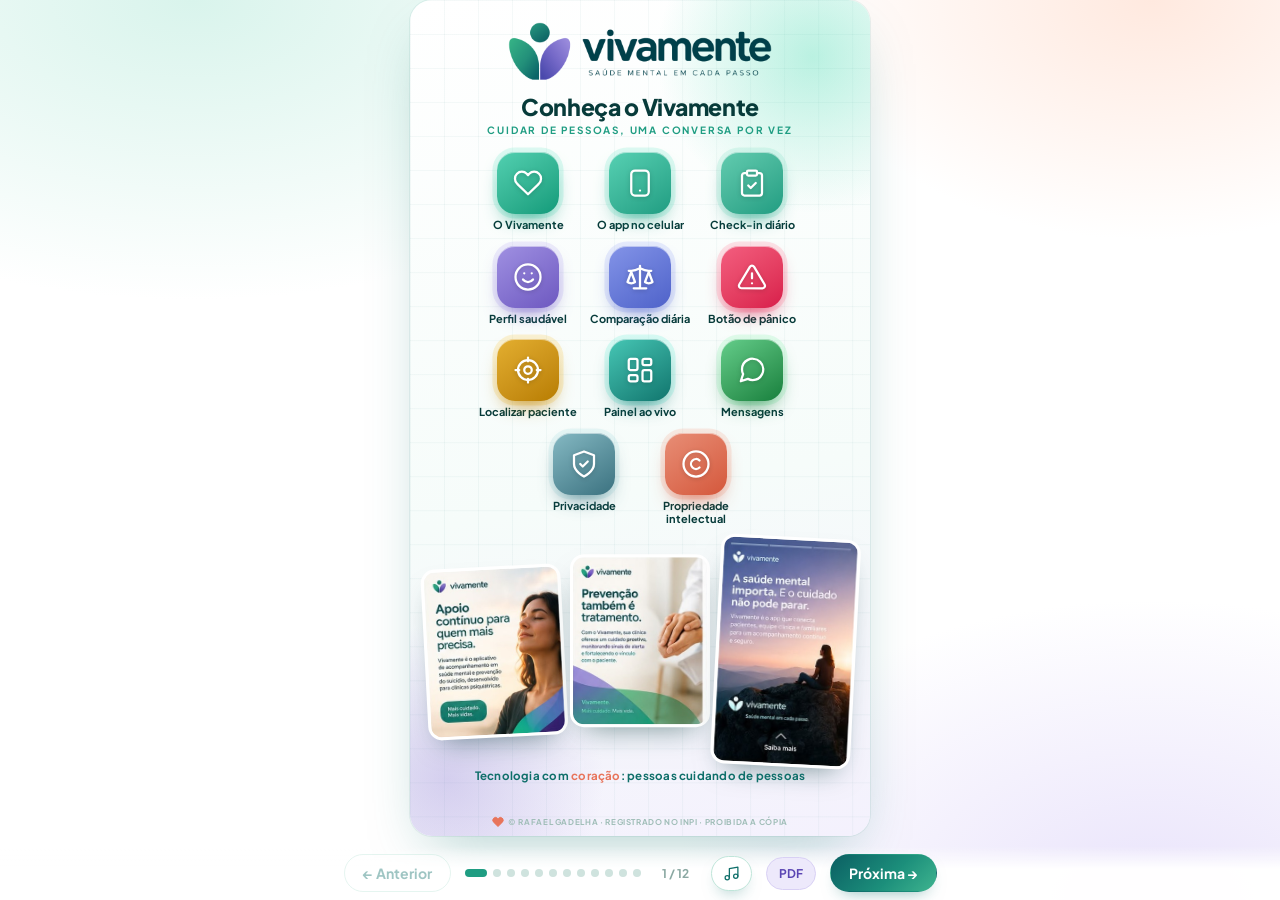
==== index.html @ 3b7b8148 "Páginas "O app no celular" e "Propriedade intelectual" (registro no INPI, proibida a cópia), tela se" ====
<!doctype html>
<html lang="pt-BR">
<head>
<meta charset="utf-8">
<meta name="viewport" content="width=device-width,initial-scale=1">
<title>Vivamente — Cartão de visita</title>
<meta name="description" content="Vivamente: saúde mental em cada passo. Conheça o app do paciente e a central da clínica.">
<meta name="theme-color" content="#ffffff">
<link rel="icon" href="assets/brand/vivamente-app-icon-192.png">
<link rel="apple-touch-icon" href="assets/brand/vivamente-app-icon-192.png">
<link rel="preconnect" href="https://fonts.googleapis.com">
<link rel="preconnect" href="https://fonts.gstatic.com" crossorigin>
<link href="https://fonts.googleapis.com/css2?family=Inter:wght@400;500;600;700&family=Plus+Jakarta+Sans:wght@500;600;700;800&display=swap" rel="stylesheet">
<link rel="stylesheet" href="css/style.css">
</head>
<body>

<!-- ============ MENU ============ -->
<section class="page home" id="home" data-titulo="Menu">
  <div class="glow" style="background:radial-gradient(circle,#34d6a855,transparent 65%)"></div>
  <div class="glow l" style="background:radial-gradient(circle,#7b66c944,transparent 65%)"></div>
  <div class="brand-top"><img class="logo-home" src="assets/brand/vivamente-logo-tagline.png" alt="Vivamente — saúde mental em cada passo"></div>
  <h1>Conheça o Vivamente</h1>
  <div class="sub">Cuidar de pessoas, uma conversa por vez</div>
  <div class="grid">
    <a class="tile" href="#sobre"><span class="tile-ico" style="--c1:#6ee7c8;--c2:#0f9b7a"><svg viewBox="0 0 24 24"><use href="#i-heart"/></svg></span><span class="tile-lb">O Vivamente</span></a>
    <a class="tile" href="#app"><span class="tile-ico" style="--c1:#6ee7c8;--c2:#1f9d82"><svg viewBox="0 0 24 24"><use href="#i-phone"/></svg></span><span class="tile-lb">O app no celular</span></a>
    <a class="tile" href="#checkin"><span class="tile-ico" style="--c1:#7ee0c3;--c2:#1f9d82"><svg viewBox="0 0 24 24"><use href="#i-check"/></svg></span><span class="tile-lb">Check-in diário</span></a>
    <a class="tile" href="#perfil"><span class="tile-ico" style="--c1:#b5a8f0;--c2:#6e58c0"><svg viewBox="0 0 24 24"><use href="#i-smile"/></svg></span><span class="tile-lb">Perfil saudável</span></a>
    <a class="tile" href="#comparacao"><span class="tile-ico" style="--c1:#9aa9f5;--c2:#4f62c9"><svg viewBox="0 0 24 24"><use href="#i-scale"/></svg></span><span class="tile-lb">Comparação diária</span></a>
    <a class="tile" href="#panico"><span class="tile-ico" style="--c1:#ff7a96;--c2:#d81b4a"><svg viewBox="0 0 24 24"><use href="#i-alert"/></svg></span><span class="tile-lb">Botão de pânico</span></a>
    <a class="tile" href="#localizar"><span class="tile-ico" style="--c1:#f6c443;--c2:#b87d00"><svg viewBox="0 0 24 24"><use href="#i-target"/></svg></span><span class="tile-lb">Localizar paciente</span></a>
    <a class="tile" href="#painel"><span class="tile-ico" style="--c1:#5eead4;--c2:#0f766e"><svg viewBox="0 0 24 24"><use href="#i-dash"/></svg></span><span class="tile-lb">Painel ao vivo</span></a>
    <a class="tile" href="#mensagens"><span class="tile-ico" style="--c1:#86efac;--c2:#15803d"><svg viewBox="0 0 24 24"><use href="#i-chat"/></svg></span><span class="tile-lb">Mensagens</span></a>
    <a class="tile" href="#privacidade"><span class="tile-ico" style="--c1:#a5d8e0;--c2:#3b7280"><svg viewBox="0 0 24 24"><use href="#i-shield"/></svg></span><span class="tile-lb">Privacidade</span></a>
      <a class="tile" href="#propriedade"><span class="tile-ico" style="--c1:#f0a58f;--c2:#d4573b"><svg viewBox="0 0 24 24"><use href="#i-copyright"/></svg></span><span class="tile-lb">Propriedade intelectual</span></a>
  </div>
  <div class="mural" aria-label="Pessoas cuidando de pessoas">
    <figure class="photo"><img src="assets/img/humano-apoio.jpg" alt="Apoio contínuo para quem mais precisa"></figure>
    <figure class="photo"><img src="assets/img/humano-prevencao.jpg" alt="Prevenção também é tratamento"></figure>
    <figure class="photo"><img src="assets/img/humano-saude-mental.jpg" alt="A saúde mental importa"></figure>
  </div>
  <p class="mural-cap">Tecnologia com <b>coração</b>: pessoas cuidando de pessoas</p>
  <footer class="pf"><svg viewBox="0 0 24 24"><use href="#i-heart"/></svg> © Rafael Gadelha · Registrado no INPI · Proibida a cópia</footer>
</section>

<!-- ============ 02 · O VIVAMENTE ============ -->
<section class="page" id="sobre" data-titulo="O Vivamente">
  <div class="glow" style="background:radial-gradient(circle,#34d6a855,transparent 65%)"></div>
  <img class="leaf" src="assets/brand/vivamente-mark-256.png" alt="" aria-hidden="true">
  <header class="ph"><a class="back" href="#home"><svg viewBox="0 0 24 24"><use href="#i-grid"/></svg>Menu</a><img class="logo-ph" src="assets/brand/vivamente-wordmark.png" alt="Vivamente"><span class="pn">02</span></header>
  <div class="ptitle"><span class="tile-ico big" style="--c1:#6ee7c8;--c2:#0f9b7a"><svg viewBox="0 0 24 24"><use href="#i-heart"/></svg></span><div><h2>O Vivamente</h2><p>Saúde mental em cada passo</p></div></div>
  <div class="pbody">
    <p class="lead">Antes de ser um sistema, o Vivamente é um <b>jeito de cuidar</b>. Ele aproxima quem precisa de ajuda de quem pode ajudar: no celular do paciente e na central da clínica, <b>em tempo real</b>.</p>
    <div class="duo top">
      <figure class="photo"><img src="assets/img/humano-apoio.jpg" alt="Apoio contínuo para quem mais precisa"></figure>
      <div class="quote"><div>Por trás de cada alerta existe uma pessoa.<small>Vivamente</small></div></div>
    </div>
    <div class="pair">
      <div style="--c:#34d6a8"><span class="tile-ico sm" style="--c1:#6ee7c8;--c2:#0f9b7a"><svg viewBox="0 0 24 24"><use href="#i-phone"/></svg></span><b>App do paciente</b><small>No celular, simples e acolhedor.</small></div>
      <div style="--c:#7b66c9"><span class="tile-ico sm" style="--c1:#b5a8f0;--c2:#6e58c0"><svg viewBox="0 0 24 24"><use href="#i-dash"/></svg></span><b>Central da clínica</b><small>Painel da equipe, com alertas ao vivo.</small></div>
    </div>
    <div class="steps">
      <div class="step" style="--c:#34d6a8"><i>1</i><div><b>Paciente</b><p>conta como está ou pede ajuda</p></div></div>
      <div class="step" style="--c:#7b66c9"><i>2</i><div><b>Central</b><p>recebe, compara e entende o momento</p></div></div>
      <div class="step" style="--c:#f6c443"><i>3</i><div><b>Equipe</b><p>acolhe com cuidado e encaminha</p></div></div>
    </div>
    <div class="chips"><span>App do paciente</span><span class="w">Central da clínica</span><span class="r">Cuidado em tempo real</span></div>
  </div>
  <footer class="pf"><svg viewBox="0 0 24 24"><use href="#i-heart"/></svg> © Rafael Gadelha · Registrado no INPI · Proibida a cópia</footer>
</section>

<!-- ============ O APP ============ -->
<section class="page" id="app" data-titulo="O app no celular">
  <div class="glow" style="background:radial-gradient(circle,#6ee7c855,transparent 65%)"></div>
  <img class="leaf" src="assets/brand/vivamente-mark-256.png" alt="" aria-hidden="true">
  <header class="ph"><a class="back" href="#home"><svg viewBox="0 0 24 24"><use href="#i-grid"/></svg>Menu</a><img class="logo-ph" src="assets/brand/vivamente-wordmark.png" alt="Vivamente"><span class="pn">03</span></header>
  <div class="ptitle"><span class="tile-ico big" style="--c1:#6ee7c8;--c2:#1f9d82"><svg viewBox="0 0 24 24"><use href="#i-phone"/></svg></span><div><h2>O app no celular</h2><p>Simples, acolhedor, no ritmo do paciente</p></div></div>
  <div class="pbody">
    <div class="duo top">
      <figure class="photo"><img src="assets/img/app-foto-inicio.webp" alt="Tela inicial do app do paciente no celular"></figure>
      <figure class="photo"><img src="assets/img/app-foto-botoes.webp" alt="Botões de check-in e de ajuda no app"></figure>
    </div>
    <div class="card" style="--c:#6ee7c8"><span class="ci"><svg viewBox="0 0 24 24"><use href="#i-heart"/></svg></span><div><b>Um espaço seguro</b><p>“Vamos no seu ritmo”: nada de julgamento, só cuidado. Quando a central pede um check-in, o aviso aparece na hora.</p></div></div>
    <div class="card" style="--c:#ff7a96"><span class="ci"><svg viewBox="0 0 24 24"><use href="#i-alert"/></svg></span><div><b>Ajuda a um toque</b><p>O check-in e o botão de ajuda ficam sempre à mão, em um menu simples: Início, Eixos e Dados.</p></div></div>
  </div>
  <footer class="pf"><svg viewBox="0 0 24 24"><use href="#i-heart"/></svg> © Rafael Gadelha · Registrado no INPI · Proibida a cópia</footer>
</section>

<!-- ============ 03 · CHECK-IN ============ -->
<section class="page" id="checkin" data-titulo="Check-in diário">
  <div class="glow" style="background:radial-gradient(circle,#7ee0c355,transparent 65%)"></div>
  <img class="leaf" src="assets/brand/vivamente-mark-256.png" alt="" aria-hidden="true">
  <header class="ph"><a class="back" href="#home"><svg viewBox="0 0 24 24"><use href="#i-grid"/></svg>Menu</a><img class="logo-ph" src="assets/brand/vivamente-wordmark.png" alt="Vivamente"><span class="pn">04</span></header>
  <div class="ptitle"><span class="tile-ico big" style="--c1:#7ee0c3;--c2:#1f9d82"><svg viewBox="0 0 24 24"><use href="#i-check"/></svg></span><div><h2>Check-in diário</h2><p>Um momento por dia para se ouvir</p></div></div>
  <div class="pbody">
    <div class="duo top">
      <figure class="phone"><div class="scr"><img src="assets/img/m02_inicio.webp" alt="Tela inicial do app do paciente"></div></figure>
      <div style="display:grid;gap:3mm">
        <p class="lead" style="text-align:left;font-size:9pt">O paciente conta como está hoje em <b>4 eixos</b>:</p>
        <div class="axes">
          <div style="--c:#34d6a8"><i></i><b>Perguntas</b><small>5 perguntas, de 0 a 3</small></div>
          <div style="--c:#a597e6"><i></i><b>Escrita</b><small>uma frase, ou desabafo</small></div>
          <div style="--c:#f6c443"><i></i><b>Foto</b><small>selfie, com autorização</small></div>
          <div style="--c:#4fd1c5"><i></i><b>Voz</b><small>fala curta, com transcrição</small></div>
        </div>
      </div>
    </div>
    <figure class="shot ui"><img src="assets/img/m04b_progresso_checkin.webp" alt="Progresso do check-in de hoje"></figure>
    <div class="card" style="--c:#7ee0c3"><span class="ci"><svg viewBox="0 0 24 24"><use href="#i-heart"/></svg></span><div><b>Sem julgamento, no seu ritmo</b><p>Palavras acolhedoras, sem “certo ou errado”. O paciente pode pausar quando quiser.</p></div></div>
  </div>
  <footer class="pf"><svg viewBox="0 0 24 24"><use href="#i-heart"/></svg> © Rafael Gadelha · Registrado no INPI · Proibida a cópia</footer>
</section>

<!-- ============ 04 · PERFIL SAUDÁVEL ============ -->
<section class="page" id="perfil" data-titulo="Perfil saudável">
  <div class="glow" style="background:radial-gradient(circle,#a597e655,transparent 65%)"></div>
  <img class="leaf" src="assets/brand/vivamente-mark-256.png" alt="" aria-hidden="true">
  <header class="ph"><a class="back" href="#home"><svg viewBox="0 0 24 24"><use href="#i-grid"/></svg>Menu</a><img class="logo-ph" src="assets/brand/vivamente-wordmark.png" alt="Vivamente"><span class="pn">05</span></header>
  <div class="ptitle"><span class="tile-ico big" style="--c1:#b5a8f0;--c2:#6e58c0"><svg viewBox="0 0 24 24"><use href="#i-smile"/></svg></span><div><h2>Perfil saudável</h2><p>A referência de cada paciente</p></div></div>
  <div class="pbody">
    <p class="lead">Cada pessoa é única. Por isso a clínica registra <b>como o paciente é quando está bem</b>: respostas, um texto, uma foto e a voz. Ninguém é comparado com ninguém — <b>só com ele mesmo</b>.</p>
    <figure class="shot purple"><div class="bar"><i></i><i></i><i></i><span>Central · Perfil saudável</span></div><img src="assets/img/c07_perfil_saudavel.webp" alt="Cadastro do perfil saudável na central"></figure>
    <div class="card" style="--c:#b5a8f0"><span class="ci"><svg viewBox="0 0 24 24"><use href="#i-layers"/></svg></span><div><b>4 eixos de referência</b><p>Perguntas · Escrita · Foto · Voz</p></div></div>
    <div class="card" style="--c:#4fd1c5"><span class="ci"><svg viewBox="0 0 24 24"><use href="#i-lock"/></svg></span><div><b>Check-in só depois do cadastro</b><p>Sem perfil saudável não há base para comparar — o app orienta a procurar a equipe.</p></div></div>
  </div>
  <footer class="pf"><svg viewBox="0 0 24 24"><use href="#i-heart"/></svg> © Rafael Gadelha · Registrado no INPI · Proibida a cópia</footer>
</section>

<!-- ============ 05 · COMPARAÇÃO ============ -->
<section class="page" id="comparacao" data-titulo="Comparação diária">
  <div class="glow" style="background:radial-gradient(circle,#9aa9f555,transparent 65%)"></div>
  <img class="leaf" src="assets/brand/vivamente-mark-256.png" alt="" aria-hidden="true">
  <header class="ph"><a class="back" href="#home"><svg viewBox="0 0 24 24"><use href="#i-grid"/></svg>Menu</a><img class="logo-ph" src="assets/brand/vivamente-wordmark.png" alt="Vivamente"><span class="pn">06</span></header>
  <div class="ptitle"><span class="tile-ico big" style="--c1:#9aa9f5;--c2:#4f62c9"><svg viewBox="0 0 24 24"><use href="#i-scale"/></svg></span><div><h2>Comparação diária</h2><p>Perceber cedo quando algo mudou</p></div></div>
  <div class="pbody">
    <div class="steps">
      <div class="step" style="--c:#34d6a8"><i>1</i><div><b>Todo dia, o paciente envia o perfil atual</b><p>É o check-in: perguntas, escrita, foto e voz.</p></div></div>
      <div class="step" style="--c:#9aa9f5"><i>2</i><div><b>O sistema compara com o perfil saudável</b><p>Eixo a eixo, mostrando o que mudou.</p></div></div>
      <div class="step" style="--c:#f6c443"><i>3</i><div><b>A equipe recebe o diagnóstico da comparação</b><p>Com o motivo, para acolher e agir com segurança.</p></div></div>
    </div>
    <div class="chips"><span>Sem alteração</span><span class="w">Atenção</span><span class="r">Alteração</span></div>
    <figure class="shot rose"><div class="bar"><i></i><i></i><i></i><span>Central · Comparação</span></div><img src="assets/img/c08_comparacao_perfil_saudavel.webp" alt="Comparação do check-in com o perfil saudável"></figure>
    <p class="note"><svg viewBox="0 0 24 24"><use href="#i-shield"/></svg>Apoio à decisão clínica: a avaliação final é sempre da equipe.</p>
  </div>
  <footer class="pf"><svg viewBox="0 0 24 24"><use href="#i-heart"/></svg> © Rafael Gadelha · Registrado no INPI · Proibida a cópia</footer>
</section>

<!-- ============ 06 · PÂNICO ============ -->
<section class="page" id="panico" data-titulo="Botão de pânico">
  <div class="glow" style="background:radial-gradient(circle,#ff6a8a55,transparent 65%)"></div>
  <img class="leaf" src="assets/brand/vivamente-mark-256.png" alt="" aria-hidden="true">
  <header class="ph"><a class="back" href="#home"><svg viewBox="0 0 24 24"><use href="#i-grid"/></svg>Menu</a><img class="logo-ph" src="assets/brand/vivamente-wordmark.png" alt="Vivamente"><span class="pn">07</span></header>
  <div class="ptitle"><span class="tile-ico big" style="--c1:#ff7a96;--c2:#d81b4a"><svg viewBox="0 0 24 24"><use href="#i-alert"/></svg></span><div><h2>Botão de pânico</h2><p>Você não está sozinho(a)</p></div></div>
  <div class="pbody">
    <span class="destaque">Segure o botão — alguém vai até você</span>
    <div class="duo top">
      <figure class="phone rose"><div class="scr"><img src="assets/img/m10_panico_segurando.webp" alt="Aviso de que a equipe foi notificada"></div></figure>
      <figure class="shot rose ui"><img src="assets/img/m08_checkin_e_panico.webp" alt="Botão de pânico no app"></figure>
    </div>
    <div class="card" style="--c:#ff7a96"><span class="ci"><svg viewBox="0 0 24 24"><use href="#i-bell"/></svg></span><div><b>Alerta imediato na central</b><p>Entra na fila de prioridade com a mensagem do paciente.</p></div></div>
    <div class="card" style="--c:#f6c443"><span class="ci"><svg viewBox="0 0 24 24"><use href="#i-pin"/></svg></span><div><b>Com a localização do celular</b><p>O GPS vai junto com o alerta: a equipe sabe onde ir.</p></div></div>
    <div class="card" style="--c:#6ee7c8"><span class="ci"><svg viewBox="0 0 24 24"><use href="#i-heart"/></svg></span><div><b>Acolhimento no app</b><p>“Equipe notificada. Fique em segurança — alguém vai até você.”</p></div></div>
    <a class="pilllink" href="#localizar"><svg viewBox="0 0 24 24"><use href="#i-target"/></svg>Ver como localizar o paciente →</a>
  </div>
  <footer class="pf"><svg viewBox="0 0 24 24"><use href="#i-heart"/></svg> © Rafael Gadelha · Registrado no INPI · Proibida a cópia</footer>
</section>

<!-- ============ 07 · LOCALIZAR ============ -->
<section class="page" id="localizar" data-titulo="Localizar paciente">
  <div class="glow" style="background:radial-gradient(circle,#f6c44355,transparent 65%)"></div>
  <img class="leaf" src="assets/brand/vivamente-mark-256.png" alt="" aria-hidden="true">
  <header class="ph"><a class="back" href="#home"><svg viewBox="0 0 24 24"><use href="#i-grid"/></svg>Menu</a><img class="logo-ph" src="assets/brand/vivamente-wordmark.png" alt="Vivamente"><span class="pn">08</span></header>
  <div class="ptitle"><span class="tile-ico big" style="--c1:#f6c443;--c2:#b87d00"><svg viewBox="0 0 24 24"><use href="#i-target"/></svg></span><div><h2>Localizar o paciente</h2><p>Para chegar até quem precisa, onde estiver</p></div></div>
  <div class="pbody">
    <p class="lead">Com um toque em <b>“Localizar paciente agora”</b>, a central pede ao celular a posição atual. A resposta traz o ponto, a precisão e a hora — e abre direto no <b>Google Maps</b>.</p>
    <figure class="shot amber"><div class="bar"><i></i><i></i><i></i><span>Central · Localização do paciente</span></div><img src="assets/img/c06_historico_localizacao.webp" alt="Localização do paciente na central"></figure>
    <div class="card" style="--c:#f6c443"><span class="ci"><svg viewBox="0 0 24 24"><use href="#i-pin"/></svg></span><div><b>No pânico e nos check-ins também</b><p>O ponto de GPS fica registrado no histórico de cada alerta.</p></div></div>
    <p class="note"><svg viewBox="0 0 24 24"><use href="#i-shield"/></svg>Depende do GPS ativo e da permissão do paciente (LGPD).</p>
  </div>
  <footer class="pf"><svg viewBox="0 0 24 24"><use href="#i-heart"/></svg> © Rafael Gadelha · Registrado no INPI · Proibida a cópia</footer>
</section>

<!-- ============ 08 · PAINEL ============ -->
<section class="page" id="painel" data-titulo="Painel ao vivo">
  <div class="glow" style="background:radial-gradient(circle,#5eead455,transparent 65%)"></div>
  <img class="leaf" src="assets/brand/vivamente-mark-256.png" alt="" aria-hidden="true">
  <header class="ph"><a class="back" href="#home"><svg viewBox="0 0 24 24"><use href="#i-grid"/></svg>Menu</a><img class="logo-ph" src="assets/brand/vivamente-wordmark.png" alt="Vivamente"><span class="pn">09</span></header>
  <div class="ptitle"><span class="tile-ico big" style="--c1:#5eead4;--c2:#0f766e"><svg viewBox="0 0 24 24"><use href="#i-dash"/></svg></span><div><h2>Painel ao vivo</h2><p>A equipe cuidando, em tempo real</p></div></div>
  <div class="pbody">
    <figure class="shot"><div class="bar"><i></i><i></i><i></i><span>Central · Dashboard</span></div><img src="assets/img/c02b_dashboard_compacto.webp" alt="Painel da central"></figure>
    <div class="card" style="--c:#ff7a96"><span class="ci"><svg viewBox="0 0 24 24"><use href="#i-bell"/></svg></span><div><b>Pânicos e check-ins em tempo real</b><p>Atualiza sozinho, sem precisar recarregar.</p></div></div>
    <div class="card" style="--c:#b5a8f0"><span class="ci"><svg viewBox="0 0 24 24"><use href="#i-layers"/></svg></span><div><b>Risco classificado</b><p>Baixo, médio, alto ou crítico — a equipe vê quem priorizar.</p></div></div>
    <div class="card" style="--c:#5eead4"><span class="ci"><svg viewBox="0 0 24 24"><use href="#i-check"/></svg></span><div><b>Encaminhamento e finalização</b><p>Cada acionamento é registrado até o desfecho.</p></div></div>
  </div>
  <footer class="pf"><svg viewBox="0 0 24 24"><use href="#i-heart"/></svg> © Rafael Gadelha · Registrado no INPI · Proibida a cópia</footer>
</section>

<!-- ============ 09 · MENSAGENS ============ -->
<section class="page" id="mensagens" data-titulo="Mensagens">
  <div class="glow" style="background:radial-gradient(circle,#86efac55,transparent 65%)"></div>
  <img class="leaf" src="assets/brand/vivamente-mark-256.png" alt="" aria-hidden="true">
  <header class="ph"><a class="back" href="#home"><svg viewBox="0 0 24 24"><use href="#i-grid"/></svg>Menu</a><img class="logo-ph" src="assets/brand/vivamente-wordmark.png" alt="Vivamente"><span class="pn">10</span></header>
  <div class="ptitle"><span class="tile-ico big" style="--c1:#86efac;--c2:#15803d"><svg viewBox="0 0 24 24"><use href="#i-chat"/></svg></span><div><h2>Mensagens</h2><p>Uma palavra amiga, em segundos</p></div></div>
  <div class="pbody">
    <div class="duo">
      <figure class="shot ui"><img src="assets/img/m03_mensagens.webp" alt="Mensagens no app do paciente"><figcaption>No app</figcaption></figure>
      <figure class="shot ui"><img src="assets/img/c10_mensagens.webp" alt="Mensagens na central"><figcaption>Na central</figcaption></figure>
    </div>
    <div class="quote"><div>Uma palavra de cuidado, na hora certa, faz toda a diferença.<small>Equipe e paciente, lado a lado</small></div></div>
    <div class="card" style="--c:#86efac"><span class="ci"><svg viewBox="0 0 24 24"><use href="#i-chat"/></svg></span><div><b>Chega em segundos</b><p>A equipe escreve na central e o aviso aparece no celular do paciente.</p></div></div>
    <div class="card" style="--c:#4fd1c5"><span class="ci"><svg viewBox="0 0 24 24"><use href="#i-check"/></svg></span><div><b>Confirmação de leitura</b><p>A central vê quando o paciente leu a mensagem.</p></div></div>
  </div>
  <footer class="pf"><svg viewBox="0 0 24 24"><use href="#i-heart"/></svg> © Rafael Gadelha · Registrado no INPI · Proibida a cópia</footer>
</section>

<!-- ============ 10 · PRIVACIDADE ============ -->
<section class="page" id="privacidade" data-titulo="Privacidade">
  <div class="glow" style="background:radial-gradient(circle,#a5d8e055,transparent 65%)"></div>
  <img class="leaf" src="assets/brand/vivamente-mark-256.png" alt="" aria-hidden="true">
  <header class="ph"><a class="back" href="#home"><svg viewBox="0 0 24 24"><use href="#i-grid"/></svg>Menu</a><img class="logo-ph" src="assets/brand/vivamente-wordmark.png" alt="Vivamente"><span class="pn">11</span></header>
  <div class="ptitle"><span class="tile-ico big" style="--c1:#a5d8e0;--c2:#3b7280"><svg viewBox="0 0 24 24"><use href="#i-shield"/></svg></span><div><h2>Cuidado e privacidade</h2><p>Cuidar da pessoa e dos dados dela</p></div></div>
  <div class="pbody">
    <div class="card" style="--c:#4fd1c5"><span class="ci"><svg viewBox="0 0 24 24"><use href="#i-lock"/></svg></span><div><b>LGPD e consentimento</b><p>Foto, voz e localização só com a autorização do paciente.</p></div></div>
    <div class="card" style="--c:#b5a8f0"><span class="ci"><svg viewBox="0 0 24 24"><use href="#i-user"/></svg></span><div><b>Apoio, não substituição</b><p>O sistema organiza sinais; quem decide é a equipe clínica.</p></div></div>
    <div class="card" style="--c:#6ee7c8"><span class="ci"><svg viewBox="0 0 24 24"><use href="#i-layers"/></svg></span><div><b>Tudo registrado</b><p>Acessos e ações ficam auditáveis.</p></div></div>
    <div class="duo top">
      <figure class="photo"><img src="assets/img/humano-prevencao.jpg" alt="Prevenção também é tratamento"></figure>
      <figure class="photo"><img src="assets/img/humano-tecnologia.jpg" alt="Tecnologia a serviço da vida"></figure>
    </div>
    <div class="brand-end"><img class="logo-end" src="assets/brand/vivamente-logo-tagline.png" alt="Vivamente — saúde mental em cada passo"><div class="brand">Mais cuidado. Mais vida.</div></div>
    <a class="wapill only-screen" href="vivamente-cartao-de-visita.pdf" download><svg viewBox="0 0 24 24"><use href="#i-download"/></svg>Baixar esta apresentação em PDF</a>
  </div>
  <footer class="pf"><svg viewBox="0 0 24 24"><use href="#i-heart"/></svg> © Rafael Gadelha · Registrado no INPI · Proibida a cópia</footer>
</section>


<!-- ============ PROPRIEDADE INTELECTUAL ============ -->
<section class="page" id="propriedade" data-titulo="Propriedade intelectual">
  <div class="glow" style="background:radial-gradient(circle,#f0a58f55,transparent 65%)"></div>
  <img class="leaf" src="assets/brand/vivamente-mark-256.png" alt="" aria-hidden="true">
  <header class="ph"><a class="back" href="#home"><svg viewBox="0 0 24 24"><use href="#i-grid"/></svg>Menu</a><img class="logo-ph" src="assets/brand/vivamente-wordmark.png" alt="Vivamente"><span class="pn">12</span></header>
  <div class="ptitle"><span class="tile-ico big" style="--c1:#f0a58f;--c2:#d4573b"><svg viewBox="0 0 24 24"><use href="#i-copyright"/></svg></span><div><h2>Propriedade intelectual</h2><p>Vivamente · registro no INPI</p></div></div>
  <div class="pbody">
    <div class="card ip" style="--c:#d4573b"><span class="ci"><svg viewBox="0 0 24 24"><use href="#i-shield"/></svg></span><div><b>Registrado no INPI</b><p>O Vivamente está registrado no Instituto Nacional da Propriedade Industrial (INPI) em nome de <strong>Rafael Gadelha</strong>.</p></div></div>
    <div class="card ip" style="--c:#e5486a"><span class="ci"><svg viewBox="0 0 24 24"><use href="#i-lock"/></svg></span><div><b>É proibida a cópia</b><p>É proibida qualquer cópia, reprodução, distribuição ou uso não autorizado da propriedade intelectual e do programa de computador Vivamente: código, telas, marca, textos e imagens.</p></div></div>
    <div class="card ip" style="--c:#7b66c9"><span class="ci"><svg viewBox="0 0 24 24"><use href="#i-layers"/></svg></span><div><b>Proteção legal</b><p>Lei nº 9.609/1998 (programa de computador), Lei nº 9.610/1998 (direitos autorais) e Lei nº 9.279/1996 (propriedade industrial). O uso indevido sujeita o infrator a sanções civis e penais.</p></div></div>
    <p class="copy">© 2026 Rafael Gadelha<br>Todos os direitos reservados.</p>
    <div class="brand-end"><img class="logo-end" src="assets/brand/vivamente-logo-tagline.png" alt="Vivamente — saúde mental em cada passo"></div>
  </div>
  <footer class="pf"><svg viewBox="0 0 24 24"><use href="#i-heart"/></svg> © Rafael Gadelha · Registrado no INPI · Proibida a cópia</footer>
</section>

<!-- ============ NAVEGAÇÃO ============ -->
<div class="gnav"><button id="gprev" type="button">&larr; Anterior</button><div class="dots" id="gdots"></div><span class="cnt" id="gcnt"></span><button id="gmusic" class="gmusic" type="button" aria-pressed="false" title="Ligar a música ambiente"><svg viewBox="0 0 24 24"><use href="#i-music"/></svg><span class="eq" aria-hidden="true"><i></i><i></i><i></i></span></button><a class="gpdf" href="vivamente-cartao-de-visita.pdf" download title="Baixar a apresentação completa em PDF">PDF</a><button id="gnext" type="button">Próxima &rarr;</button></div>

<!-- ícones (traço, estilo Lucide) -->
<svg width="0" height="0" style="position:absolute" aria-hidden="true">
  <defs>
    <g id="i-heart"><path d="M20.8 4.6a5.5 5.5 0 0 0-7.8 0L12 5.7l-1-1.1a5.5 5.5 0 0 0-7.8 7.8l1 1.1L12 21l7.8-7.5 1-1.1a5.5 5.5 0 0 0 0-7.8z"/></g>
    <g id="i-phone"><rect x="5" y="2" width="14" height="20" rx="3"/><path d="M12 18h.01"/></g>
    <g id="i-check"><rect x="8" y="2" width="8" height="4" rx="1"/><path d="M16 4h2a2 2 0 0 1 2 2v14a2 2 0 0 1-2 2H6a2 2 0 0 1-2-2V6a2 2 0 0 1 2-2h2"/><path d="m9 14 2 2 4-4"/></g>
    <g id="i-smile"><circle cx="12" cy="12" r="10"/><path d="M8 14s1.5 2 4 2 4-2 4-2"/><path d="M9 9h.01M15 9h.01"/></g>
    <g id="i-scale"><path d="m16 16 3-8 3 8c-.9.7-2 1-3 1s-2.1-.3-3-1z"/><path d="m2 16 3-8 3 8c-.9.7-2 1-3 1s-2.1-.3-3-1z"/><path d="M7 21h10M12 3v18M3 7h2c2 0 5-1 7-2 2 1 5 2 7 2h2"/></g>
    <g id="i-alert"><path d="M10.3 3.9 1.8 18a2 2 0 0 0 1.7 3h16.9a2 2 0 0 0 1.7-3L13.7 3.9a2 2 0 0 0-3.4 0z"/><path d="M12 9v4M12 17h.01"/></g>
    <g id="i-target"><circle cx="12" cy="12" r="3"/><circle cx="12" cy="12" r="8"/><path d="M12 2v3M12 19v3M2 12h3M19 12h3"/></g>
    <g id="i-dash"><rect x="3" y="3" width="7" height="9" rx="1.5"/><rect x="14" y="3" width="7" height="5" rx="1.5"/><rect x="14" y="12" width="7" height="9" rx="1.5"/><rect x="3" y="16" width="7" height="5" rx="1.5"/></g>
    <g id="i-chat"><path d="M21 11.5a8.4 8.4 0 0 1-.9 3.8 8.5 8.5 0 0 1-7.6 4.7 8.4 8.4 0 0 1-3.8-.9L3 21l1.9-5.7a8.4 8.4 0 0 1-.9-3.8 8.5 8.5 0 0 1 4.7-7.6 8.4 8.4 0 0 1 3.8-.9h.5a8.5 8.5 0 0 1 8 8z"/></g>
    <g id="i-shield"><path d="M12 22s8-4 8-10V5l-8-3-8 3v7c0 6 8 10 8 10z"/><path d="m9 12 2 2 4-4"/></g>
    <g id="i-grid"><rect x="3" y="3" width="7" height="7" rx="1.5"/><rect x="14" y="3" width="7" height="7" rx="1.5"/><rect x="3" y="14" width="7" height="7" rx="1.5"/><rect x="14" y="14" width="7" height="7" rx="1.5"/></g>
    <g id="i-user"><path d="M20 21v-2a4 4 0 0 0-4-4H8a4 4 0 0 0-4 4v2"/><circle cx="12" cy="7" r="4"/></g>
    <g id="i-refresh"><path d="M21 12a9 9 0 0 0-15.5-6.2L3 8"/><path d="M3 3v5h5"/><path d="M3 12a9 9 0 0 0 15.5 6.2L21 16"/><path d="M16 16h5v5"/></g>
    <g id="i-layers"><path d="M12 2 2 7l10 5 10-5z"/><path d="m2 17 10 5 10-5M2 12l10 5 10-5"/></g>
    <g id="i-lock"><rect x="4" y="11" width="16" height="10" rx="2"/><path d="M8 11V7a4 4 0 0 1 8 0v4"/></g>
    <g id="i-bell"><path d="M18 8a6 6 0 0 0-12 0c0 7-3 9-3 9h18s-3-2-3-9"/><path d="M13.7 21a2 2 0 0 1-3.4 0"/></g>
    <g id="i-pin"><path d="M20 10c0 6-8 12-8 12S4 16 4 10a8 8 0 0 1 16 0z"/><circle cx="12" cy="10" r="3"/></g>
    <g id="i-copyright"><circle cx="12" cy="12" r="10"/><path d="M14.83 14.83a4 4 0 1 1 0-5.66"/></g>
    <g id="i-music"><path d="M9 18V5l12-2v13"/><circle cx="6" cy="18" r="3"/><circle cx="18" cy="16" r="3"/></g>
    <g id="i-download"><path d="M21 15v4a2 2 0 0 1-2 2H5a2 2 0 0 1-2-2v-4M7 10l5 5 5-5M12 15V3"/></g>
  </defs>
</svg>
<script src="js/app.js"></script>
<script src="js/musica.js"></script>
</body>
</html>
---- css/style.css ----
/* Vivamente — cartão de visita (versão clara, mais humana).
   Layout no modelo do "Guia do Hóspede" (páginas altas, menu de ícones, cartões com barra colorida, navegação com bolinhas e PDF),
   com o logo, as cores e as fotos do Vivamente sobre fundo branco. */
@page{size:148mm 326mm;margin:0}
:root{
  --ink:#073b3a;--teal:#0f6f6a;--green:#1f9d82;--mint:#d9f1ea;--purple:#7b66c9;--lilac:#ede9fb;--warm:#e8745b;--peach:#fff1ea;
  --txt:#3d5b58;--dim:#8aa8a2;--line:#e3f0ec;
  --f-body:"Inter","Segoe UI",system-ui,sans-serif;--f-head:"Plus Jakarta Sans","Inter","Segoe UI",system-ui,sans-serif;
}
*{box-sizing:border-box;margin:0;padding:0}
html{-webkit-print-color-adjust:exact;print-color-adjust:exact}
body{font-family:var(--f-body);background:#fff;color:var(--txt)}
a{color:inherit;text-decoration:none}
button{font-family:inherit}
svg{fill:none;stroke:currentColor;stroke-linecap:round;stroke-linejoin:round;stroke-width:1.8;flex:none}

@media screen{
  html,body{overflow-x:hidden}
  body:not(.ready) .page{visibility:hidden}
  body{display:flex;flex-direction:column;align-items:center;justify-content:flex-start;padding:4mm 0 24mm;min-height:100vh;
    background:radial-gradient(900px 500px at 15% 0%,#d9f4ec 0%,transparent 60%),radial-gradient(800px 500px at 90% 100%,#e9e3fb 0%,transparent 60%),radial-gradient(600px 400px at 90% 0%,#ffe9df 0%,transparent 60%),#fff}
  .page{display:none;flex:none;border-radius:6mm;box-shadow:0 24px 60px -20px rgba(15,111,106,.35),0 0 0 1px rgba(15,111,106,.08)}
  .page:not(.active){display:none!important}
  .page.active{display:flex!important;animation:entra .35s ease}
  @keyframes entra{from{opacity:0;transform:translateX(18px)}to{opacity:1;transform:none}}
  .gnav{position:fixed;left:0;right:0;bottom:0;z-index:50;display:flex;align-items:center;justify-content:center;gap:14px;padding:10px 12px;
    background:linear-gradient(180deg,rgba(255,255,255,0),rgba(255,255,255,.96) 42%)}
  .gnav button{font:700 14px var(--f-head);color:var(--teal);background:#fff;border:1px solid #bfe5d9;
    border-radius:99px;padding:9px 18px;cursor:pointer;box-shadow:0 8px 18px -10px rgba(15,111,106,.6);white-space:nowrap}
  .gnav button#gnext{color:#fff;border-color:transparent;background:linear-gradient(135deg,#0b5f63,#1c8f7b 58%,#3fb48f)}
  .gnav button:hover{transform:translateY(-1px)}
  .gnav button:disabled{opacity:.4;cursor:default;box-shadow:none;transform:none}
  .gnav .dots{display:flex;gap:6px;align-items:center}
  .gnav .dots i{width:8px;height:8px;border-radius:50%;background:#cfe3de;cursor:pointer;transition:.2s}
  .gnav .dots i.on{background:var(--green);width:22px;border-radius:99px}
  .gnav button.gmusic{display:inline-flex;align-items:center;gap:6px;padding:8px 11px;color:var(--teal)}
  .gnav button.gmusic svg{width:17px;height:17px}
  .gnav button.gmusic .eq{display:none;align-items:flex-end;gap:2px;height:13px}
  .gnav button.gmusic .eq i{width:3px;border-radius:2px;background:var(--green);height:5px;animation:eq 1s ease-in-out infinite}
  .gnav button.gmusic .eq i:nth-child(2){animation-delay:.25s}.gnav button.gmusic .eq i:nth-child(3){animation-delay:.5s}
  .gnav button.gmusic.on{background:#e3f6ef;border-color:#8fd5c0}
  .gnav button.gmusic.on .eq{display:inline-flex}
  @keyframes eq{0%,100%{height:4px}50%{height:13px}}
  .gnav .gpdf{font:700 12px var(--f-head);color:#5b46b3;border:1px solid #d8d0f4;border-radius:99px;padding:8px 12px;background:var(--lilac)}
  .gnav .cnt{font:700 12px var(--f-head);color:var(--dim);min-width:42px;text-align:center}
  @media (max-width:560px){.gnav .dots{display:none}.gnav{gap:10px}.gnav .cnt{display:none}.gnav button{padding:9px 14px;font-size:13px}}
}
#gtoast{position:fixed;left:50%;bottom:74px;transform:translate(-50%,10px);z-index:60;padding:8px 16px;border-radius:99px;background:#0f6f6a;color:#fff;font:700 13px var(--f-head);box-shadow:0 12px 26px -10px rgba(15,111,106,.8);opacity:0;pointer-events:none;transition:.3s}
#gtoast.on{opacity:1;transform:translate(-50%,0)}
@media print{#gtoast{display:none!important}
  body{display:block;padding:0;background:#fff}
  body .page{visibility:visible!important;display:flex!important;transform:none!important;zoom:1!important;height:326mm!important;width:148mm!important;animation:none!important;margin:0!important;border-radius:0}
  .gnav{display:none!important}
  .only-screen,.gmusic{display:none!important}
  section.page:last-of-type{page-break-after:auto;break-after:auto}
}
@media screen{.only-print{display:none!important}}

.page{position:relative;width:148mm;height:326mm;overflow:hidden;page-break-after:always;break-after:page;padding:11mm 10mm 14mm;
  background:linear-gradient(170deg,#ffffff 0%,#f6fcfa 58%,#f4f1fd 100%);display:flex;flex-direction:column}
.page::before{content:"";position:absolute;inset:0;pointer-events:none;
  background-image:linear-gradient(rgba(15,111,106,.045) 1px,transparent 1px),linear-gradient(90deg,rgba(15,111,106,.045) 1px,transparent 1px);background-size:9mm 9mm}
.page>*{position:relative}
.glow{position:absolute!important;top:-30mm;right:-30mm;width:115mm;height:115mm;pointer-events:none}
.glow.l{right:auto;left:-35mm;top:auto;bottom:-30mm}
.leaf{position:absolute!important;right:-9mm;bottom:12mm;width:46mm;opacity:.10;pointer-events:none;filter:saturate(1.2)}
.pbody{flex:1;display:flex;flex-direction:column;justify-content:space-evenly;padding-bottom:6mm;gap:3mm}
.pbody>*{margin-bottom:0!important}

/* cabeçalho da página */
.ph{display:flex;justify-content:space-between;align-items:center;margin-bottom:6mm}
.back{display:inline-flex;gap:4px;align-items:center;font:700 8.5pt var(--f-head);color:var(--teal);border:1px solid #c5e8de;background:var(--mint);border-radius:99px;padding:1.2mm 3mm}
.back svg{width:14px;height:14px}
.logo-ph{display:block;height:7.5mm;width:auto}
.pn{font:800 9pt var(--f-head);color:#a9c5bf;letter-spacing:.15em;min-width:14mm;text-align:right}
.ptitle{display:flex;gap:4mm;align-items:center;margin-bottom:5mm}
.ptitle h2{font:800 21pt/1.05 var(--f-head);letter-spacing:-.02em;color:var(--ink)}
.ptitle p{font:500 9.5pt var(--f-body);color:#5d7a76;margin-top:1mm}

/* ícones coloridos (cor da seção, brilho suave) */
.tile-ico{display:inline-flex;align-items:center;justify-content:center;width:17mm;height:17mm;border-radius:5mm;flex:none;position:relative;color:#fff;
  background:linear-gradient(145deg,color-mix(in srgb,var(--c1) 70%,var(--c2)),var(--c2));
  box-shadow:0 10px 20px -8px color-mix(in srgb,var(--c2) 85%,transparent),0 0 0 1.2mm color-mix(in srgb,var(--c1) 22%,transparent),inset 0 1px 0 rgba(255,255,255,.5)}
.tile-ico svg{width:26px;height:26px;color:#fff;filter:drop-shadow(0 1px 2px rgba(0,0,0,.18))}
.tile-ico.big{width:19mm;height:19mm;border-radius:6mm}.tile-ico.big svg{width:30px;height:30px}
.tile-ico.sm{width:11mm;height:11mm;border-radius:3.5mm}.tile-ico.sm svg{width:18px;height:18px}
.pf{position:absolute!important;bottom:6mm;left:0;right:0;text-align:center;font:700 7.5pt var(--f-head);color:#9fbdb7;letter-spacing:.12em;text-transform:uppercase;display:flex;gap:4px;justify-content:center;align-items:center}
.pf svg{width:12px;height:12px;color:var(--warm);fill:var(--warm);stroke:var(--warm)}

/* cartões com barra colorida à esquerda */
.card{display:flex;gap:3.5mm;align-items:flex-start;padding:3.6mm 4mm;border-radius:4mm;background:#fff;border:1px solid var(--line);border-left:1.3mm solid var(--c);
  box-shadow:0 10px 22px -16px rgba(15,111,106,.55)}
.card .ci{color:var(--c);margin-top:.6mm;flex:none}.card .ci svg{width:18px;height:18px}
.card b{font:700 10.5pt var(--f-head);color:var(--ink);display:block;margin-bottom:.8mm}
.card p{font-size:9pt;line-height:1.45;color:var(--txt)}
.lead{font-size:10pt;line-height:1.6;color:var(--txt);text-align:center}
.lead b{color:var(--green)}
.note{display:flex;gap:2.5mm;align-items:center;justify-content:center;padding:2.6mm 4mm;border-radius:4mm;background:var(--lilac);border:1px solid #dcd3f6;font-size:8.4pt;color:#4e3f95;text-align:left}
.note svg{width:17px;height:17px;color:var(--purple)}
.chips{display:flex;flex-wrap:wrap;gap:2mm;justify-content:center}
.chips span{padding:1.5mm 3.4mm;border-radius:99px;font:800 7.4pt var(--f-head);letter-spacing:.1em;text-transform:uppercase;color:#0b6b57;background:#dff5ec;border:1px solid #b6e6d6}
.chips span.w{color:#8a5a00;background:#fff1cf;border-color:#f3d98d}
.chips span.r{color:#b4123c;background:#fde2e6;border-color:#f6b9c6}
.destaque{display:block;width:max-content;max-width:100%;margin:0 auto;padding:2.6mm 6mm;border-radius:99px;font:800 9.4pt var(--f-head);letter-spacing:.02em;color:#fff;text-align:center;
  background:linear-gradient(135deg,#e5486a,#f27a5c);box-shadow:0 10px 22px -10px rgba(229,72,106,.8)}
.pilllink{display:flex;align-items:center;justify-content:center;gap:2mm;width:max-content;max-width:100%;margin:0 auto;padding:2.4mm 5.5mm;border-radius:99px;font:800 8.6pt var(--f-head);letter-spacing:.03em;color:#7a4f00;
  background:linear-gradient(135deg,#fff3d6,#ffe7a8);border:1px solid #f0d58a;box-shadow:0 8px 18px -12px rgba(217,154,0,.8)}
.pilllink svg{width:15px;height:15px}

/* toque humano: frases, fotos e mural */
.quote{position:relative;display:flex;gap:3mm;align-items:center;padding:4mm 4.5mm 4mm 5mm;border-radius:5mm;background:linear-gradient(135deg,#fff3ec,#f5f0ff);border:1px solid #f2dccf;
  font:italic 600 10.5pt/1.35 var(--f-head);color:#6b3b2d;text-align:left;box-shadow:0 12px 26px -18px rgba(232,116,91,.7)}
.quote::before{content:"“";font:800 34pt/0.8 Georgia,serif;color:var(--warm);align-self:flex-start;margin-top:1mm}
.quote small{display:block;font:600 7.6pt var(--f-head);font-style:normal;letter-spacing:.1em;text-transform:uppercase;color:#b9806f;margin-top:1.4mm}
.photo{margin:0;border-radius:5mm;overflow:hidden;border:1.2mm solid #fff;box-shadow:0 14px 28px -14px rgba(7,59,58,.55);background:#fff}
.photo img{display:block;width:100%;height:auto}
.mural{display:flex;justify-content:center;align-items:flex-start;gap:2mm;padding:2mm 0 5mm;margin-top:2mm}
.mural .photo{width:41mm;flex:none}
.mural .photo:nth-child(1){transform:rotate(-3deg) translateY(2mm)}
.mural .photo:nth-child(2){transform:translateY(-1mm)}
.mural .photo:nth-child(3){transform:rotate(3deg) translateY(2mm)}
.mural-cap{font:700 9pt var(--f-head);color:var(--teal);text-align:center;letter-spacing:.02em;margin-bottom:9mm}
.mural-cap b{color:var(--warm)}
.hearts{display:flex;justify-content:center;gap:2mm;color:var(--warm)}
.hearts svg{width:14px;height:14px;fill:currentColor;stroke:currentColor}
.hearts svg:nth-child(2){width:18px;height:18px;color:var(--green)}.hearts svg:nth-child(3){color:var(--purple)}

/* destaques / passos */
.pair{display:flex;gap:3.5mm}
.pair>div{flex:1;border-radius:5mm;padding:4.5mm 3.5mm;text-align:center;border:1px solid var(--line);color:var(--ink);display:flex;flex-direction:column;align-items:center;gap:1.6mm;
  background:linear-gradient(160deg,color-mix(in srgb,var(--c) 16%,#fff),#fff);box-shadow:0 12px 24px -18px rgba(15,111,106,.6)}
.pair b{font:800 11pt var(--f-head)}.pair small{font-size:8pt;color:var(--txt);line-height:1.35}
.steps{display:grid;gap:2.4mm}
.step{display:flex;gap:3.4mm;align-items:center;padding:3mm 3.6mm;border-radius:4mm;background:#fff;border:1px solid var(--line);box-shadow:0 10px 22px -18px rgba(15,111,106,.6)}
.step i{font:800 12pt var(--f-head);width:9mm;height:9mm;border-radius:50%;display:grid;place-items:center;color:#fff;flex:none;font-style:normal;
  background:linear-gradient(145deg,color-mix(in srgb,var(--c) 70%,#fff),var(--c));box-shadow:0 6px 12px -6px var(--c)}
.step b{display:block;font:700 10pt/1.25 var(--f-head);color:var(--ink)}.step p{font-size:8.6pt;color:var(--txt);margin-top:.5mm}
.axes{display:grid;gap:2mm}
.axes div{display:grid;grid-template-columns:3.2mm 1fr;column-gap:2.4mm;align-items:center;padding:2mm 3mm;border-radius:3.4mm;background:#fff;border:1px solid var(--line)}
.axes i{grid-row:span 2;width:2.6mm;height:2.6mm;border-radius:50%;background:var(--c);box-shadow:0 0 0 .8mm color-mix(in srgb,var(--c) 22%,transparent)}
.axes b{font:700 9pt var(--f-head);color:var(--ink)}.axes small{font-size:7.6pt;color:#6b8a85}

/* imagens (molduras) */
.shot{margin:0;border-radius:5mm;overflow:hidden;background:#fff;border:1px solid #cfe9e1;box-shadow:0 16px 30px -18px rgba(15,111,106,.65)}
.shot img{display:block;width:100%;height:auto}
.shot.rose{border-color:#f4c2cd;box-shadow:0 16px 30px -18px rgba(229,72,106,.6)}
.shot.amber{border-color:#f1dc9e;box-shadow:0 16px 30px -18px rgba(217,154,0,.6)}
.shot.purple{border-color:#d9d0f4;box-shadow:0 16px 30px -18px rgba(123,102,201,.6)}
.shot .bar{display:flex;align-items:center;gap:5px;padding:6px 10px;background:linear-gradient(180deg,#f3f8f6,#e9f3f0);border-bottom:1px solid #dcebe6}
.shot .bar i{width:8px;height:8px;border-radius:50%;background:#f2a1ad}.shot .bar i:nth-child(2){background:#f1d589}.shot .bar i:nth-child(3){background:#89d8b9}
.shot .bar span{margin-left:8px;font:500 7.5pt var(--f-body);color:#6b8a85}
.shot figcaption{padding:1.6mm 2mm;font:700 7.6pt var(--f-head);color:var(--teal);background:#f4faf8;border-top:1px solid var(--line);text-align:center}
.duo{display:grid;grid-template-columns:1fr 1fr;gap:3mm;align-items:start}
.duo.top{align-items:center}
.phone{margin:0;padding:1.6mm;border-radius:7mm;background:linear-gradient(160deg,#0b3a3d,#0f6f6a);box-shadow:0 18px 32px -16px rgba(7,59,58,.75)}
.phone .scr{height:78mm;overflow:hidden;border-radius:5.6mm;background:#fff}.phone .scr img{width:100%;height:auto;display:block}
.phone.rose{background:linear-gradient(160deg,#9b1740,#e5486a);box-shadow:0 18px 32px -16px rgba(229,72,106,.8)}
.shot.tall img{max-height:84mm;object-fit:cover;object-position:top}
.duo .shot.crop img{max-height:62mm;object-fit:cover;object-position:top}

/* encerramento e botões */
.brand-end{display:flex;flex-direction:column;align-items:center;gap:2mm}
.logo-end{height:20mm;width:auto}
.brand{text-align:center;font:800 8pt var(--f-head);letter-spacing:.3em;text-transform:uppercase;color:var(--green)}
.wapill{display:flex;align-items:center;justify-content:center;gap:2mm;width:max-content;margin:0 auto;padding:3mm 6mm;border-radius:99px;font:800 9.5pt var(--f-head);color:#fff;background:linear-gradient(135deg,#0b5f63,#1c8f7b 58%,#3fb48f);box-shadow:0 12px 24px -12px rgba(15,111,106,.85)}
.wapill svg{width:17px;height:17px}

/* menu inicial */
.home .brand-top{display:flex;justify-content:center}
.logo-home{height:23mm;width:auto}
.home h1{font:800 19pt var(--f-head);letter-spacing:-.02em;color:var(--ink);text-align:center;margin-top:3mm}
.home .sub{text-align:center;font:700 8pt var(--f-head);letter-spacing:.18em;text-transform:uppercase;color:var(--green);margin-top:1.5mm}
.grid{flex:1;align-content:space-evenly;padding-bottom:3mm;display:flex;flex-wrap:wrap;justify-content:center;gap:5.5mm 0;margin-top:2mm}
.tile{display:flex;flex-direction:column;align-items:center;text-align:center;gap:1.8mm;width:25%}
.tile .tile-ico{width:19mm;height:19mm;border-radius:5.6mm;transition:transform .18s ease}
.tile .tile-ico svg{width:28px;height:28px}
.tile-lb{font:700 7.8pt/1.15 var(--f-head);color:var(--ink)}
.tile:hover .tile-ico{transform:translateY(-2px) scale(1.05)}
.hint{font-size:8pt;color:var(--dim);text-align:center}

/* ===== TELA (celular e computador): a página cabe inteira na janela, sem barra de rolagem =====
   A página ocupa exatamente a área livre; as imagens se ajustam ao espaço que sobra e o texto nunca é cortado
   (se ainda assim não couber, o app.js reduz a escala até caber). A impressão/PDF continua no tamanho fixo acima. */
@media screen{
  html,body{height:100%;overflow:hidden}
  body{padding:0 0 64px;justify-content:center;min-height:0}
  .page{width:var(--pw,460px)!important;height:var(--ph,720px)!important;min-height:0!important;padding:14px 14px 22px;border-radius:22px;margin:0}
  .glow{width:90mm;height:90mm}
  .leaf{width:34mm;bottom:8mm}
  .ph{margin-bottom:8px}
  .logo-ph{height:26px}
  .back{font-size:11px;padding:4px 10px}
  .pn{font-size:11px;min-width:40px}
  .ptitle{gap:12px;margin-bottom:8px}
  .ptitle h2{font-size:24px}
  .ptitle p{font-size:12px;margin-top:2px}
  .tile-ico.big{width:56px;height:56px;border-radius:17px}.tile-ico.big svg{width:28px;height:28px}
  .tile-ico.sm{width:36px;height:36px;border-radius:11px}
  .pf{bottom:8px;font-size:9px}
  .pbody{justify-content:space-evenly;gap:8px;padding-bottom:20px;min-height:0;overflow:hidden}
  .pbody>*{flex:none}
  .lead{font-size:13px;line-height:1.5}
  .card{padding:9px 11px;gap:10px;border-radius:12px;border-left-width:4px}
  .card b{font-size:13.5px;margin-bottom:2px}.card p{font-size:12px;line-height:1.4}
  .note{font-size:11.5px;padding:8px 11px;border-radius:12px}
  .chips span{font-size:9.5px;padding:4px 10px}
  .destaque{font-size:12.5px;padding:8px 16px}
  .pilllink{font-size:11.5px;padding:7px 14px}
  .step{padding:8px 10px;gap:10px;border-radius:12px}.step i{width:28px;height:28px;font-size:13px}
  .step b{font-size:12.5px}.step p{font-size:11.5px}
  .quote{font-size:13px;padding:10px 12px;border-radius:14px;gap:8px}.quote::before{font-size:34px}.quote small{font-size:9.5px}
  .pair>div{padding:10px 8px;border-radius:14px;gap:4px}.pair b{font-size:13.5px}.pair small{font-size:11px}
  .axes{gap:5px}.axes div{padding:5px 8px;border-radius:10px}.axes b{font-size:12px}.axes small{font-size:10.5px}
  .wapill{font-size:12px;padding:9px 16px}
  .logo-end{height:44px}.brand{font-size:10px}

  /* imagens: proporção natural; só as telas grandes da central (.shot sem .ui) ocupam o espaço que sobra, recortadas pelo topo */
  .shot{display:flex;flex-direction:column;flex:1 1 90px!important;min-height:60px;border-radius:14px}
  .shot img{flex:1 1 0;min-height:0;width:100%;height:100%;max-height:none!important;object-fit:cover;object-position:top}
  .shot .bar{flex:none;padding:5px 9px}.shot .bar span{font-size:10px}
  .shot figcaption{flex:none;font-size:10.5px;padding:4px}
  .shot.ui{flex:0 0 auto!important;min-height:0}
  .shot.ui img{flex:none;height:auto;object-fit:initial}
  .photo{display:block;border-radius:14px;border-width:3px;min-height:0}
  .photo img{width:100%;height:auto;object-fit:initial}
  .duo{flex:0 0 auto!important;min-height:0;align-items:center;gap:9px;grid-template-rows:none}
  .duo>*{min-height:0;height:auto}
  .duo.top{align-items:center}
  .phone{position:relative;display:block;padding:4px;border-radius:20px;min-height:196px;height:auto;align-self:stretch}
  .phone .scr{position:relative;height:100%;min-height:188px;border-radius:16px}
  .phone .scr img{position:absolute;inset:0;width:100%;height:100%;object-fit:cover;object-position:top}
  .mural{flex:0 0 auto!important;min-height:0;align-items:center;padding:4px 0 8px;gap:6px;margin-top:0}
  .mural .photo{width:auto;flex:1 1 0;min-width:0}
  .mural-cap{font-size:11.5px;margin-bottom:6px}
  .brand-end{flex:none}

  /* menu inicial */
  .home{padding-top:16px}
  .logo-home{height:clamp(38px,8.5vh,70px)}
  .home h1{font-size:23px;margin-top:6px}
  .home .sub{font-size:10px;margin-top:3px}
  .grid{flex:none;gap:clamp(6px,1.6vh,14px) 4px;margin-top:clamp(6px,1.8vh,16px);padding-bottom:0}
  .tile{gap:5px}
  .tile .tile-ico{width:clamp(44px,8.2vh,62px);height:clamp(44px,8.2vh,62px);border-radius:clamp(13px,2.4vh,18px)}
  .tile .tile-ico svg{width:clamp(22px,4vh,30px);height:clamp(22px,4vh,30px)}
  .tile-lb{font-size:11px}
  .home .brand-top,.home h1,.home .sub,.home .grid,.home .mural-cap{flex:none}
  /* telas baixas: compacta */
  @media (max-height:700px){
    .ptitle h2{font-size:20px}.tile-ico.big{width:46px;height:46px}.tile-ico.big svg{width:24px;height:24px}
    .lead{font-size:12px}.card{padding:7px 10px}.card p{font-size:11px}.card b{font-size:12.5px}
    .page{padding:10px 12px 20px}
  }
  .gnav{padding:8px 8px calc(8px + env(safe-area-inset-bottom))}
  @media (max-width:560px){
    .gnav{gap:7px}.gnav button{padding:8px 12px;font-size:12.5px}.gnav button.gmusic{padding:8px 10px}.gnav .gpdf{padding:8px 10px}
  }
  @media (max-width:380px){.gnav button#gprev{padding:8px 9px}.gnav button#gnext{padding:8px 11px}}
}

/* aviso de propriedade intelectual e fotos do app */
.copy{text-align:center;font:800 11pt/1.5 var(--f-head);color:var(--ink)}
.card.ip p{font-size:9pt}
.card.ip p strong{color:#d4573b}
.photo.wide{max-width:100%}
.side-txt{display:grid;gap:3mm}
@media screen{
  .copy{font-size:14px}
  .card.ip p{font-size:12px}
  .side-txt{gap:8px}
  .tile{width:25%}
  .pf{font-size:8px;letter-spacing:.08em;white-space:nowrap}
  .photo.wide{flex:0 0 auto}
}
/* PDF: menos sombras desfocadas e filtros (evitam transformar os ícones em imagens rasterizadas) */
@media print{
  .tile-ico{box-shadow:none!important;outline:1.2mm solid color-mix(in srgb,var(--c1) 22%,transparent);outline-offset:0}
  .tile-ico svg{filter:none!important}
  .card,.step,.shot,.pair>div,.quote,.axes div,.destaque,.pilllink,.wapill,.phone{box-shadow:none!important}
}
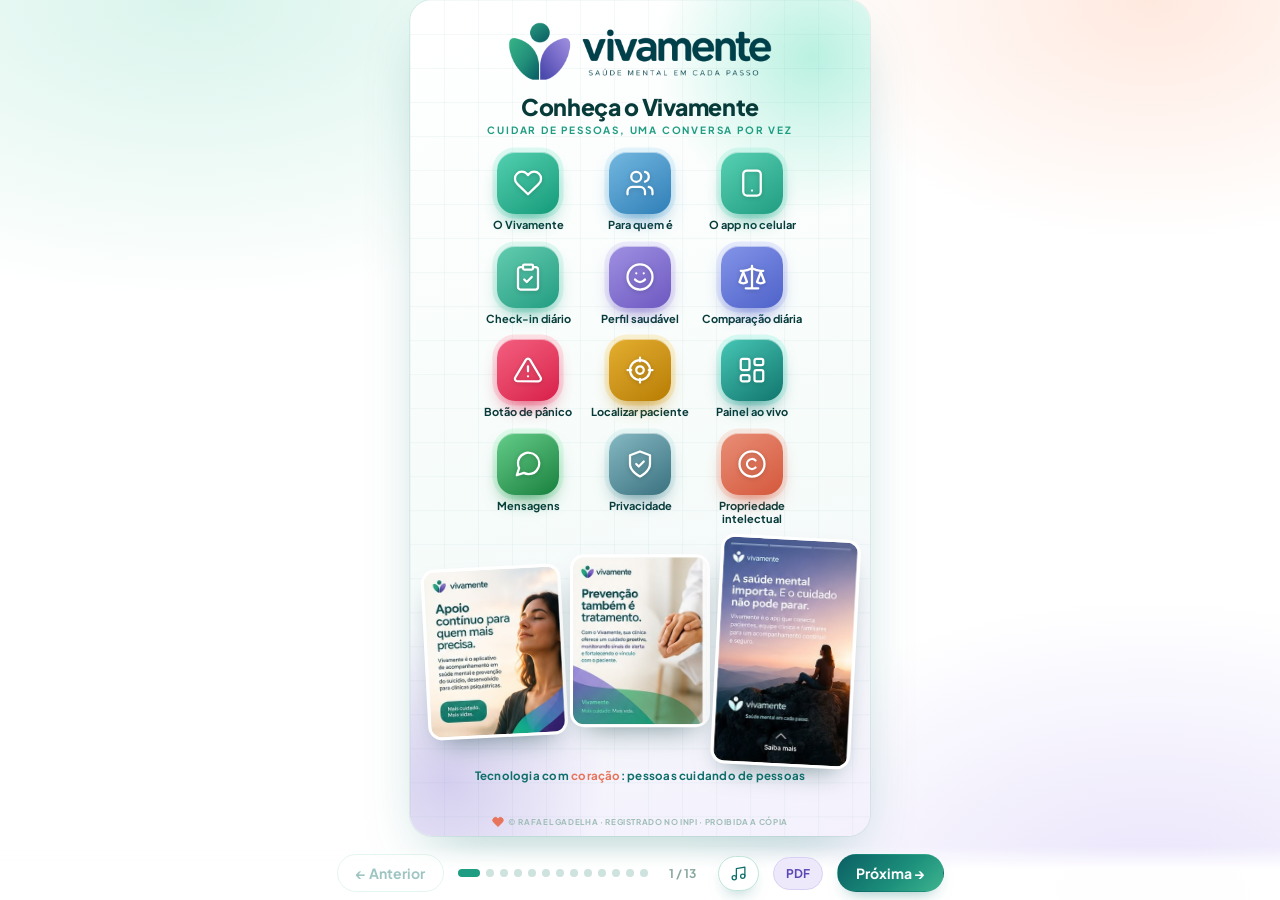
==== commit e718cdfc: "Nova página "Para quem é": clínicas psiquiátricas, pais, filhos e responsáveis que acompanham alguém" ====
--- a/index.html
+++ b/index.html
@@ -24,6 +24,7 @@
   <div class="sub">Cuidar de pessoas, uma conversa por vez</div>
   <div class="grid">
     <a class="tile" href="#sobre"><span class="tile-ico" style="--c1:#6ee7c8;--c2:#0f9b7a"><svg viewBox="0 0 24 24"><use href="#i-heart"/></svg></span><span class="tile-lb">O Vivamente</span></a>
+    <a class="tile" href="#publico"><span class="tile-ico" style="--c1:#8fd0f0;--c2:#2f7fb8"><svg viewBox="0 0 24 24"><use href="#i-users"/></svg></span><span class="tile-lb">Para quem é</span></a>
     <a class="tile" href="#app"><span class="tile-ico" style="--c1:#6ee7c8;--c2:#1f9d82"><svg viewBox="0 0 24 24"><use href="#i-phone"/></svg></span><span class="tile-lb">O app no celular</span></a>
     <a class="tile" href="#checkin"><span class="tile-ico" style="--c1:#7ee0c3;--c2:#1f9d82"><svg viewBox="0 0 24 24"><use href="#i-check"/></svg></span><span class="tile-lb">Check-in diário</span></a>
     <a class="tile" href="#perfil"><span class="tile-ico" style="--c1:#b5a8f0;--c2:#6e58c0"><svg viewBox="0 0 24 24"><use href="#i-smile"/></svg></span><span class="tile-lb">Perfil saudável</span></a>
@@ -51,7 +52,7 @@
   <header class="ph"><a class="back" href="#home"><svg viewBox="0 0 24 24"><use href="#i-grid"/></svg>Menu</a><img class="logo-ph" src="assets/brand/vivamente-wordmark.png" alt="Vivamente"><span class="pn">02</span></header>
   <div class="ptitle"><span class="tile-ico big" style="--c1:#6ee7c8;--c2:#0f9b7a"><svg viewBox="0 0 24 24"><use href="#i-heart"/></svg></span><div><h2>O Vivamente</h2><p>Saúde mental em cada passo</p></div></div>
   <div class="pbody">
-    <p class="lead">Antes de ser um sistema, o Vivamente é um <b>jeito de cuidar</b>. Ele aproxima quem precisa de ajuda de quem pode ajudar: no celular do paciente e na central da clínica, <b>em tempo real</b>.</p>
+    <p class="lead">Antes de ser um sistema, o Vivamente é um <b>jeito de cuidar</b>. Ele aproxima quem precisa de ajuda de quem pode ajudar: no celular do paciente e na central de quem cuida, <b>em tempo real</b>. Voltado para <b>clínicas psiquiátricas, pais, filhos e responsáveis</b> que acompanham alguém com risco de suicídio.</p>
     <div class="duo top">
       <figure class="photo"><img src="assets/img/humano-apoio.jpg" alt="Apoio contínuo para quem mais precisa"></figure>
       <div class="quote"><div>Por trás de cada alerta existe uma pessoa.<small>Vivamente</small></div></div>
@@ -70,16 +71,34 @@
   <footer class="pf"><svg viewBox="0 0 24 24"><use href="#i-heart"/></svg> © Rafael Gadelha · Registrado no INPI · Proibida a cópia</footer>
 </section>
 
+<!-- ============ PARA QUEM É ============ -->
+<section class="page" id="publico" data-titulo="Para quem é">
+  <div class="glow" style="background:radial-gradient(circle,#8fd0f055,transparent 65%)"></div>
+  <img class="leaf" src="assets/brand/vivamente-mark-256.png" alt="" aria-hidden="true">
+  <header class="ph"><a class="back" href="#home"><svg viewBox="0 0 24 24"><use href="#i-grid"/></svg>Menu</a><img class="logo-ph" src="assets/brand/vivamente-wordmark.png" alt="Vivamente"><span class="pn">03</span></header>
+  <div class="ptitle"><span class="tile-ico big" style="--c1:#8fd0f0;--c2:#2f7fb8"><svg viewBox="0 0 24 24"><use href="#i-users"/></svg></span><div><h2>Para quem é</h2><p>Feito para quem cuida de quem mais precisa</p></div></div>
+  <div class="pbody">
+    <p class="lead">O Vivamente é voltado para <b>clínicas psiquiátricas, pais, filhos e responsáveis</b> que querem acompanhar a saúde mental de alguém com <b>risco de suicídio</b>.</p>
+    <div class="card" style="--c:#2f7fb8"><span class="ci"><svg viewBox="0 0 24 24"><use href="#i-building"/></svg></span><div><b>Clínicas psiquiátricas</b><p>A equipe acompanha todos os pacientes em uma central, com alertas ao vivo.</p></div></div>
+    <div class="card" style="--c:#6ee7c8"><span class="ci"><svg viewBox="0 0 24 24"><use href="#i-users"/></svg></span><div><b>Pais</b><p>Acompanhar de perto o filho ou a filha, com check-ins diários e ajuda a um toque.</p></div></div>
+    <div class="card" style="--c:#a597e6"><span class="ci"><svg viewBox="0 0 24 24"><use href="#i-user"/></svg></span><div><b>Filhos</b><p>Cuidar de um pai, de uma mãe ou de um familiar que passa por sofrimento.</p></div></div>
+    <div class="card" style="--c:#f6c443"><span class="ci"><svg viewBox="0 0 24 24"><use href="#i-shield"/></svg></span><div><b>Responsáveis e cuidadores</b><p>Quem responde por alguém e precisa saber quando algo mudou, sem esperar a crise.</p></div></div>
+    <p class="note"><svg viewBox="0 0 24 24"><use href="#i-lock"/></svg>Sempre com o consentimento da pessoa acompanhada (ou do responsável legal), conforme a LGPD.</p>
+    <p class="note sos"><svg viewBox="0 0 24 24"><use href="#i-phone-call"/></svg>Em emergência: CVV 188 (24 h, gratuito) · SAMU 192.</p>
+  </div>
+  <footer class="pf"><svg viewBox="0 0 24 24"><use href="#i-heart"/></svg> © Rafael Gadelha · Registrado no INPI · Proibida a cópia</footer>
+</section>
+
 <!-- ============ O APP ============ -->
 <section class="page" id="app" data-titulo="O app no celular">
   <div class="glow" style="background:radial-gradient(circle,#6ee7c855,transparent 65%)"></div>
   <img class="leaf" src="assets/brand/vivamente-mark-256.png" alt="" aria-hidden="true">
-  <header class="ph"><a class="back" href="#home"><svg viewBox="0 0 24 24"><use href="#i-grid"/></svg>Menu</a><img class="logo-ph" src="assets/brand/vivamente-wordmark.png" alt="Vivamente"><span class="pn">03</span></header>
+  <header class="ph"><a class="back" href="#home"><svg viewBox="0 0 24 24"><use href="#i-grid"/></svg>Menu</a><img class="logo-ph" src="assets/brand/vivamente-wordmark.png" alt="Vivamente"><span class="pn">04</span></header>
   <div class="ptitle"><span class="tile-ico big" style="--c1:#6ee7c8;--c2:#1f9d82"><svg viewBox="0 0 24 24"><use href="#i-phone"/></svg></span><div><h2>O app no celular</h2><p>Simples, acolhedor, no ritmo do paciente</p></div></div>
   <div class="pbody">
-    <div class="duo top">
-      <figure class="photo"><img src="assets/img/app-foto-inicio.webp" alt="Tela inicial do app do paciente no celular"></figure>
-      <figure class="photo"><img src="assets/img/app-foto-botoes.webp" alt="Botões de check-in e de ajuda no app"></figure>
+    <div class="phones">
+      <figure class="cut"><img src="assets/img/app-celular-inicio.webp" alt="Tela inicial do app do paciente no celular"><figcaption>Início do app</figcaption></figure>
+      <figure class="cut"><img src="assets/img/app-celular-botoes.webp" alt="Check-in e botão de ajuda no app do paciente"><figcaption>Check-in e ajuda</figcaption></figure>
     </div>
     <div class="card" style="--c:#6ee7c8"><span class="ci"><svg viewBox="0 0 24 24"><use href="#i-heart"/></svg></span><div><b>Um espaço seguro</b><p>“Vamos no seu ritmo”: nada de julgamento, só cuidado. Quando a central pede um check-in, o aviso aparece na hora.</p></div></div>
     <div class="card" style="--c:#ff7a96"><span class="ci"><svg viewBox="0 0 24 24"><use href="#i-alert"/></svg></span><div><b>Ajuda a um toque</b><p>O check-in e o botão de ajuda ficam sempre à mão, em um menu simples: Início, Eixos e Dados.</p></div></div>
@@ -91,7 +110,7 @@
 <section class="page" id="checkin" data-titulo="Check-in diário">
   <div class="glow" style="background:radial-gradient(circle,#7ee0c355,transparent 65%)"></div>
   <img class="leaf" src="assets/brand/vivamente-mark-256.png" alt="" aria-hidden="true">
-  <header class="ph"><a class="back" href="#home"><svg viewBox="0 0 24 24"><use href="#i-grid"/></svg>Menu</a><img class="logo-ph" src="assets/brand/vivamente-wordmark.png" alt="Vivamente"><span class="pn">04</span></header>
+  <header class="ph"><a class="back" href="#home"><svg viewBox="0 0 24 24"><use href="#i-grid"/></svg>Menu</a><img class="logo-ph" src="assets/brand/vivamente-wordmark.png" alt="Vivamente"><span class="pn">05</span></header>
   <div class="ptitle"><span class="tile-ico big" style="--c1:#7ee0c3;--c2:#1f9d82"><svg viewBox="0 0 24 24"><use href="#i-check"/></svg></span><div><h2>Check-in diário</h2><p>Um momento por dia para se ouvir</p></div></div>
   <div class="pbody">
     <div class="duo top">
@@ -116,7 +135,7 @@
 <section class="page" id="perfil" data-titulo="Perfil saudável">
   <div class="glow" style="background:radial-gradient(circle,#a597e655,transparent 65%)"></div>
   <img class="leaf" src="assets/brand/vivamente-mark-256.png" alt="" aria-hidden="true">
-  <header class="ph"><a class="back" href="#home"><svg viewBox="0 0 24 24"><use href="#i-grid"/></svg>Menu</a><img class="logo-ph" src="assets/brand/vivamente-wordmark.png" alt="Vivamente"><span class="pn">05</span></header>
+  <header class="ph"><a class="back" href="#home"><svg viewBox="0 0 24 24"><use href="#i-grid"/></svg>Menu</a><img class="logo-ph" src="assets/brand/vivamente-wordmark.png" alt="Vivamente"><span class="pn">06</span></header>
   <div class="ptitle"><span class="tile-ico big" style="--c1:#b5a8f0;--c2:#6e58c0"><svg viewBox="0 0 24 24"><use href="#i-smile"/></svg></span><div><h2>Perfil saudável</h2><p>A referência de cada paciente</p></div></div>
   <div class="pbody">
     <p class="lead">Cada pessoa é única. Por isso a clínica registra <b>como o paciente é quando está bem</b>: respostas, um texto, uma foto e a voz. Ninguém é comparado com ninguém — <b>só com ele mesmo</b>.</p>
@@ -131,7 +150,7 @@
 <section class="page" id="comparacao" data-titulo="Comparação diária">
   <div class="glow" style="background:radial-gradient(circle,#9aa9f555,transparent 65%)"></div>
   <img class="leaf" src="assets/brand/vivamente-mark-256.png" alt="" aria-hidden="true">
-  <header class="ph"><a class="back" href="#home"><svg viewBox="0 0 24 24"><use href="#i-grid"/></svg>Menu</a><img class="logo-ph" src="assets/brand/vivamente-wordmark.png" alt="Vivamente"><span class="pn">06</span></header>
+  <header class="ph"><a class="back" href="#home"><svg viewBox="0 0 24 24"><use href="#i-grid"/></svg>Menu</a><img class="logo-ph" src="assets/brand/vivamente-wordmark.png" alt="Vivamente"><span class="pn">07</span></header>
   <div class="ptitle"><span class="tile-ico big" style="--c1:#9aa9f5;--c2:#4f62c9"><svg viewBox="0 0 24 24"><use href="#i-scale"/></svg></span><div><h2>Comparação diária</h2><p>Perceber cedo quando algo mudou</p></div></div>
   <div class="pbody">
     <div class="steps">
@@ -150,7 +169,7 @@
 <section class="page" id="panico" data-titulo="Botão de pânico">
   <div class="glow" style="background:radial-gradient(circle,#ff6a8a55,transparent 65%)"></div>
   <img class="leaf" src="assets/brand/vivamente-mark-256.png" alt="" aria-hidden="true">
-  <header class="ph"><a class="back" href="#home"><svg viewBox="0 0 24 24"><use href="#i-grid"/></svg>Menu</a><img class="logo-ph" src="assets/brand/vivamente-wordmark.png" alt="Vivamente"><span class="pn">07</span></header>
+  <header class="ph"><a class="back" href="#home"><svg viewBox="0 0 24 24"><use href="#i-grid"/></svg>Menu</a><img class="logo-ph" src="assets/brand/vivamente-wordmark.png" alt="Vivamente"><span class="pn">08</span></header>
   <div class="ptitle"><span class="tile-ico big" style="--c1:#ff7a96;--c2:#d81b4a"><svg viewBox="0 0 24 24"><use href="#i-alert"/></svg></span><div><h2>Botão de pânico</h2><p>Você não está sozinho(a)</p></div></div>
   <div class="pbody">
     <span class="destaque">Segure o botão — alguém vai até você</span>
@@ -170,7 +189,7 @@
 <section class="page" id="localizar" data-titulo="Localizar paciente">
   <div class="glow" style="background:radial-gradient(circle,#f6c44355,transparent 65%)"></div>
   <img class="leaf" src="assets/brand/vivamente-mark-256.png" alt="" aria-hidden="true">
-  <header class="ph"><a class="back" href="#home"><svg viewBox="0 0 24 24"><use href="#i-grid"/></svg>Menu</a><img class="logo-ph" src="assets/brand/vivamente-wordmark.png" alt="Vivamente"><span class="pn">08</span></header>
+  <header class="ph"><a class="back" href="#home"><svg viewBox="0 0 24 24"><use href="#i-grid"/></svg>Menu</a><img class="logo-ph" src="assets/brand/vivamente-wordmark.png" alt="Vivamente"><span class="pn">09</span></header>
   <div class="ptitle"><span class="tile-ico big" style="--c1:#f6c443;--c2:#b87d00"><svg viewBox="0 0 24 24"><use href="#i-target"/></svg></span><div><h2>Localizar o paciente</h2><p>Para chegar até quem precisa, onde estiver</p></div></div>
   <div class="pbody">
     <p class="lead">Com um toque em <b>“Localizar paciente agora”</b>, a central pede ao celular a posição atual. A resposta traz o ponto, a precisão e a hora — e abre direto no <b>Google Maps</b>.</p>
@@ -185,7 +204,7 @@
 <section class="page" id="painel" data-titulo="Painel ao vivo">
   <div class="glow" style="background:radial-gradient(circle,#5eead455,transparent 65%)"></div>
   <img class="leaf" src="assets/brand/vivamente-mark-256.png" alt="" aria-hidden="true">
-  <header class="ph"><a class="back" href="#home"><svg viewBox="0 0 24 24"><use href="#i-grid"/></svg>Menu</a><img class="logo-ph" src="assets/brand/vivamente-wordmark.png" alt="Vivamente"><span class="pn">09</span></header>
+  <header class="ph"><a class="back" href="#home"><svg viewBox="0 0 24 24"><use href="#i-grid"/></svg>Menu</a><img class="logo-ph" src="assets/brand/vivamente-wordmark.png" alt="Vivamente"><span class="pn">10</span></header>
   <div class="ptitle"><span class="tile-ico big" style="--c1:#5eead4;--c2:#0f766e"><svg viewBox="0 0 24 24"><use href="#i-dash"/></svg></span><div><h2>Painel ao vivo</h2><p>A equipe cuidando, em tempo real</p></div></div>
   <div class="pbody">
     <figure class="shot"><div class="bar"><i></i><i></i><i></i><span>Central · Dashboard</span></div><img src="assets/img/c02b_dashboard_compacto.webp" alt="Painel da central"></figure>
@@ -200,7 +219,7 @@
 <section class="page" id="mensagens" data-titulo="Mensagens">
   <div class="glow" style="background:radial-gradient(circle,#86efac55,transparent 65%)"></div>
   <img class="leaf" src="assets/brand/vivamente-mark-256.png" alt="" aria-hidden="true">
-  <header class="ph"><a class="back" href="#home"><svg viewBox="0 0 24 24"><use href="#i-grid"/></svg>Menu</a><img class="logo-ph" src="assets/brand/vivamente-wordmark.png" alt="Vivamente"><span class="pn">10</span></header>
+  <header class="ph"><a class="back" href="#home"><svg viewBox="0 0 24 24"><use href="#i-grid"/></svg>Menu</a><img class="logo-ph" src="assets/brand/vivamente-wordmark.png" alt="Vivamente"><span class="pn">11</span></header>
   <div class="ptitle"><span class="tile-ico big" style="--c1:#86efac;--c2:#15803d"><svg viewBox="0 0 24 24"><use href="#i-chat"/></svg></span><div><h2>Mensagens</h2><p>Uma palavra amiga, em segundos</p></div></div>
   <div class="pbody">
     <div class="duo">
@@ -218,7 +237,7 @@
 <section class="page" id="privacidade" data-titulo="Privacidade">
   <div class="glow" style="background:radial-gradient(circle,#a5d8e055,transparent 65%)"></div>
   <img class="leaf" src="assets/brand/vivamente-mark-256.png" alt="" aria-hidden="true">
-  <header class="ph"><a class="back" href="#home"><svg viewBox="0 0 24 24"><use href="#i-grid"/></svg>Menu</a><img class="logo-ph" src="assets/brand/vivamente-wordmark.png" alt="Vivamente"><span class="pn">11</span></header>
+  <header class="ph"><a class="back" href="#home"><svg viewBox="0 0 24 24"><use href="#i-grid"/></svg>Menu</a><img class="logo-ph" src="assets/brand/vivamente-wordmark.png" alt="Vivamente"><span class="pn">12</span></header>
   <div class="ptitle"><span class="tile-ico big" style="--c1:#a5d8e0;--c2:#3b7280"><svg viewBox="0 0 24 24"><use href="#i-shield"/></svg></span><div><h2>Cuidado e privacidade</h2><p>Cuidar da pessoa e dos dados dela</p></div></div>
   <div class="pbody">
     <div class="card" style="--c:#4fd1c5"><span class="ci"><svg viewBox="0 0 24 24"><use href="#i-lock"/></svg></span><div><b>LGPD e consentimento</b><p>Foto, voz e localização só com a autorização do paciente.</p></div></div>
@@ -239,7 +258,7 @@
 <section class="page" id="propriedade" data-titulo="Propriedade intelectual">
   <div class="glow" style="background:radial-gradient(circle,#f0a58f55,transparent 65%)"></div>
   <img class="leaf" src="assets/brand/vivamente-mark-256.png" alt="" aria-hidden="true">
-  <header class="ph"><a class="back" href="#home"><svg viewBox="0 0 24 24"><use href="#i-grid"/></svg>Menu</a><img class="logo-ph" src="assets/brand/vivamente-wordmark.png" alt="Vivamente"><span class="pn">12</span></header>
+  <header class="ph"><a class="back" href="#home"><svg viewBox="0 0 24 24"><use href="#i-grid"/></svg>Menu</a><img class="logo-ph" src="assets/brand/vivamente-wordmark.png" alt="Vivamente"><span class="pn">13</span></header>
   <div class="ptitle"><span class="tile-ico big" style="--c1:#f0a58f;--c2:#d4573b"><svg viewBox="0 0 24 24"><use href="#i-copyright"/></svg></span><div><h2>Propriedade intelectual</h2><p>Vivamente · registro no INPI</p></div></div>
   <div class="pbody">
     <div class="card ip" style="--c:#d4573b"><span class="ci"><svg viewBox="0 0 24 24"><use href="#i-shield"/></svg></span><div><b>Registrado no INPI</b><p>O Vivamente está registrado no Instituto Nacional da Propriedade Industrial (INPI) em nome de <strong>Rafael Gadelha</strong>.</p></div></div>
@@ -275,6 +294,9 @@
     <g id="i-bell"><path d="M18 8a6 6 0 0 0-12 0c0 7-3 9-3 9h18s-3-2-3-9"/><path d="M13.7 21a2 2 0 0 1-3.4 0"/></g>
     <g id="i-pin"><path d="M20 10c0 6-8 12-8 12S4 16 4 10a8 8 0 0 1 16 0z"/><circle cx="12" cy="10" r="3"/></g>
     <g id="i-copyright"><circle cx="12" cy="12" r="10"/><path d="M14.83 14.83a4 4 0 1 1 0-5.66"/></g>
+    <g id="i-users"><path d="M16 21v-2a4 4 0 0 0-4-4H6a4 4 0 0 0-4 4v2"/><circle cx="9" cy="7" r="4"/><path d="M22 21v-2a4 4 0 0 0-3-3.87"/><path d="M16 3.13a4 4 0 0 1 0 7.75"/></g>
+    <g id="i-building"><path d="M3 21h18"/><path d="M5 21V8l7-5 7 5v13"/><path d="M9 21v-5h6v5"/><path d="M12 9v3M10.5 10.5h3"/></g>
+    <g id="i-phone-call"><path d="M22 16.92v3a2 2 0 0 1-2.18 2 19.8 19.8 0 0 1-8.63-3.07 19.5 19.5 0 0 1-6-6A19.8 19.8 0 0 1 2.12 4.18 2 2 0 0 1 4.11 2h3a2 2 0 0 1 2 1.72c.13.96.36 1.9.7 2.81a2 2 0 0 1-.45 2.11L8.09 9.91a16 16 0 0 0 6 6l1.27-1.27a2 2 0 0 1 2.11-.45c.91.34 1.85.57 2.81.7A2 2 0 0 1 22 16.92z"/></g>
     <g id="i-music"><path d="M9 18V5l12-2v13"/><circle cx="6" cy="18" r="3"/><circle cx="18" cy="16" r="3"/></g>
     <g id="i-download"><path d="M21 15v4a2 2 0 0 1-2 2H5a2 2 0 0 1-2-2v-4M7 10l5 5 5-5M12 15V3"/></g>
   </defs>
--- a/css/style.css
+++ b/css/style.css
@@ -278,3 +278,17 @@
   .tile-ico svg{filter:none!important}
   .card,.step,.shot,.pair>div,.quote,.axes div,.destaque,.pilllink,.wapill,.phone{box-shadow:none!important}
 }
+
+/* aparelhos do app (recorte com fundo transparente e sombra) */
+.phones{display:flex;justify-content:center;align-items:flex-start;gap:2mm}
+.cut{margin:0;width:50%;min-width:0;text-align:center}
+.cut img{display:block;width:100%;height:auto}
+.cut figcaption{font:800 8.6pt var(--f-head);color:var(--teal);margin-top:0;letter-spacing:.02em}
+@media screen{
+  .phones{flex:0 0 auto;gap:2px}
+  .cut figcaption{font-size:11px;margin-top:0}
+}
+
+/* aviso de emergência (CVV / SAMU) */
+.note.sos{background:#fde8e6;border-color:#f6b9c6;color:#9b1740;font-weight:700}
+.note.sos svg{color:#e5486a}
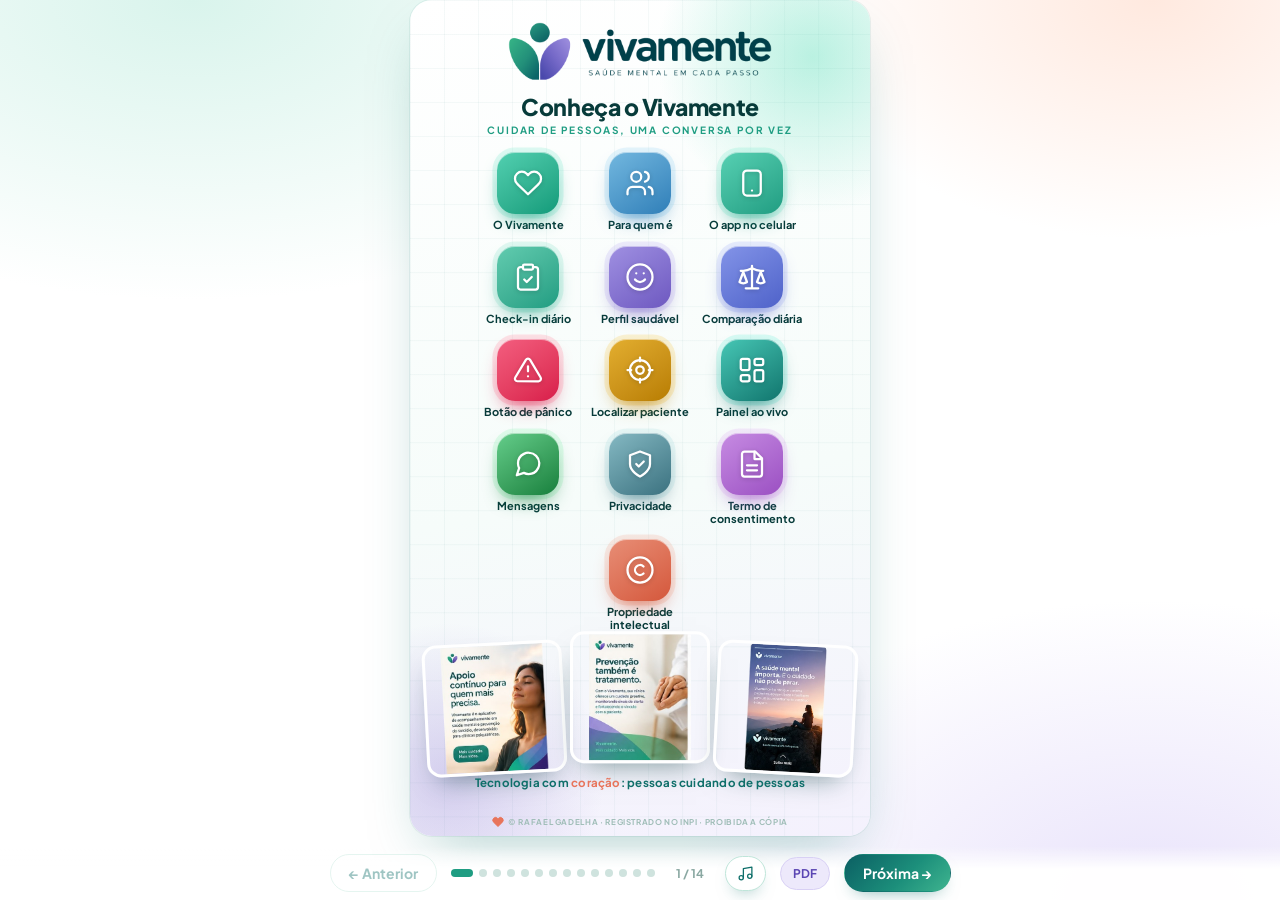
==== commit e026dd9e: "Termo de consentimento (formulário online + PDF) e página na apresentação: não garante a prevenção d" ====
--- a/index.html
+++ b/index.html
@@ -34,7 +34,8 @@
     <a class="tile" href="#painel"><span class="tile-ico" style="--c1:#5eead4;--c2:#0f766e"><svg viewBox="0 0 24 24"><use href="#i-dash"/></svg></span><span class="tile-lb">Painel ao vivo</span></a>
     <a class="tile" href="#mensagens"><span class="tile-ico" style="--c1:#86efac;--c2:#15803d"><svg viewBox="0 0 24 24"><use href="#i-chat"/></svg></span><span class="tile-lb">Mensagens</span></a>
     <a class="tile" href="#privacidade"><span class="tile-ico" style="--c1:#a5d8e0;--c2:#3b7280"><svg viewBox="0 0 24 24"><use href="#i-shield"/></svg></span><span class="tile-lb">Privacidade</span></a>
-      <a class="tile" href="#propriedade"><span class="tile-ico" style="--c1:#f0a58f;--c2:#d4573b"><svg viewBox="0 0 24 24"><use href="#i-copyright"/></svg></span><span class="tile-lb">Propriedade intelectual</span></a>
+      <a class="tile" href="#termo"><span class="tile-ico" style="--c1:#d9a5f0;--c2:#9b4fc2"><svg viewBox="0 0 24 24"><use href="#i-doc"/></svg></span><span class="tile-lb">Termo de consentimento</span></a>
+    <a class="tile" href="#propriedade"><span class="tile-ico" style="--c1:#f0a58f;--c2:#d4573b"><svg viewBox="0 0 24 24"><use href="#i-copyright"/></svg></span><span class="tile-lb">Propriedade intelectual</span></a>
   </div>
   <div class="mural" aria-label="Pessoas cuidando de pessoas">
     <figure class="photo"><img src="assets/img/humano-apoio.jpg" alt="Apoio contínuo para quem mais precisa"></figure>
@@ -53,6 +54,7 @@
   <div class="ptitle"><span class="tile-ico big" style="--c1:#6ee7c8;--c2:#0f9b7a"><svg viewBox="0 0 24 24"><use href="#i-heart"/></svg></span><div><h2>O Vivamente</h2><p>Saúde mental em cada passo</p></div></div>
   <div class="pbody">
     <p class="lead">Antes de ser um sistema, o Vivamente é um <b>jeito de cuidar</b>. Ele aproxima quem precisa de ajuda de quem pode ajudar: no celular do paciente e na central de quem cuida, <b>em tempo real</b>. Voltado para <b>clínicas psiquiátricas, pais, filhos e responsáveis</b> que acompanham alguém com risco de suicídio.</p>
+    <p class="note aviso-nota"><svg viewBox="0 0 24 24"><use href="#i-alert"/></svg><span>O Vivamente apoia o tratamento e <b>não garante a prevenção do suicídio</b>: nada garante. Veja o Termo de consentimento.</span></p>
     <div class="duo top">
       <figure class="photo"><img src="assets/img/humano-apoio.jpg" alt="Apoio contínuo para quem mais precisa"></figure>
       <div class="quote"><div>Por trás de cada alerta existe uma pessoa.<small>Vivamente</small></div></div>
@@ -254,11 +256,28 @@
 </section>
 
 
+<!-- ============ TERMO DE CONSENTIMENTO ============ -->
+<section class="page" id="termo" data-titulo="Termo de consentimento">
+  <div class="glow" style="background:radial-gradient(circle,#d9a5f055,transparent 65%)"></div>
+  <img class="leaf" src="assets/brand/vivamente-mark-256.png" alt="" aria-hidden="true">
+  <header class="ph"><a class="back" href="#home"><svg viewBox="0 0 24 24"><use href="#i-grid"/></svg>Menu</a><img class="logo-ph" src="assets/brand/vivamente-wordmark.png" alt="Vivamente"><span class="pn">13</span></header>
+  <div class="ptitle"><span class="tile-ico big" style="--c1:#d9a5f0;--c2:#9b4fc2"><svg viewBox="0 0 24 24"><use href="#i-doc"/></svg></span><div><h2>Termo de consentimento</h2><p>Ciência e autorização do paciente</p></div></div>
+  <div class="pbody">
+    <div class="card aviso" style="--c:#e5486a"><span class="ci"><svg viewBox="0 0 24 24"><use href="#i-alert"/></svg></span><div><b>Não garante a prevenção do suicídio</b><p>O Vivamente é um aplicativo de <strong>apoio ao tratamento</strong>. Ele não garante que o suicídio não ocorra — nada garante. Não substitui o acompanhamento profissional nem os serviços de emergência.</p></div></div>
+    <div class="card" style="--c:#9b4fc2"><span class="ci"><svg viewBox="0 0 24 24"><use href="#i-doc"/></svg></span><div><b>O paciente assina e fica ciente</b><p>Autoriza, por escrito, o uso das suas <strong>imagens</strong>, <strong>voz</strong>, <strong>localização (GPS)</strong> e dados de saúde, conforme ciente do documento. Pode revogar a qualquer momento.</p></div></div>
+    <div class="leis-box"><b>Legislação relacionada</b><div class="chips leis"><span>LGPD · Lei 13.709/2018</span><span>Lei 10.216/2001</span><span>Lei 13.819/2019</span><span>Lei 14.510/2022</span><span>Lei 13.787/2018</span><span>Marco Civil · Lei 12.965/2014</span><span>ECA · Lei 8.069/1990</span><span>Código Civil · Lei 10.406/2002</span><span>CFM 2.314/2022 e 2.217/2018</span><span>CFP 10/2005 e 11/2018</span><span>Constituição Federal, art. 5º</span></div></div>
+    <a class="pilllink big" href="termo.html"><svg viewBox="0 0 24 24"><use href="#i-doc"/></svg>Preencher online e assinar →</a>
+    <a class="pilllink big alt" href="termo-de-consentimento.pdf" download><svg viewBox="0 0 24 24"><use href="#i-download"/></svg>Baixar o termo em PDF para imprimir</a>
+    <p class="note"><svg viewBox="0 0 24 24"><use href="#i-lock"/></svg>No sistema, o termo sai do cadastro do paciente, já preenchido, pronto para imprimir e assinar.</p>
+  </div>
+  <footer class="pf"><svg viewBox="0 0 24 24"><use href="#i-heart"/></svg> © Rafael Gadelha · Registrado no INPI · Proibida a cópia</footer>
+</section>
+
 <!-- ============ PROPRIEDADE INTELECTUAL ============ -->
 <section class="page" id="propriedade" data-titulo="Propriedade intelectual">
   <div class="glow" style="background:radial-gradient(circle,#f0a58f55,transparent 65%)"></div>
   <img class="leaf" src="assets/brand/vivamente-mark-256.png" alt="" aria-hidden="true">
-  <header class="ph"><a class="back" href="#home"><svg viewBox="0 0 24 24"><use href="#i-grid"/></svg>Menu</a><img class="logo-ph" src="assets/brand/vivamente-wordmark.png" alt="Vivamente"><span class="pn">13</span></header>
+  <header class="ph"><a class="back" href="#home"><svg viewBox="0 0 24 24"><use href="#i-grid"/></svg>Menu</a><img class="logo-ph" src="assets/brand/vivamente-wordmark.png" alt="Vivamente"><span class="pn">14</span></header>
   <div class="ptitle"><span class="tile-ico big" style="--c1:#f0a58f;--c2:#d4573b"><svg viewBox="0 0 24 24"><use href="#i-copyright"/></svg></span><div><h2>Propriedade intelectual</h2><p>Vivamente · registro no INPI</p></div></div>
   <div class="pbody">
     <div class="card ip" style="--c:#d4573b"><span class="ci"><svg viewBox="0 0 24 24"><use href="#i-shield"/></svg></span><div><b>Registrado no INPI</b><p>O Vivamente está registrado no Instituto Nacional da Propriedade Industrial (INPI) em nome de <strong>Rafael Gadelha</strong>.</p></div></div>
@@ -297,6 +316,7 @@
     <g id="i-users"><path d="M16 21v-2a4 4 0 0 0-4-4H6a4 4 0 0 0-4 4v2"/><circle cx="9" cy="7" r="4"/><path d="M22 21v-2a4 4 0 0 0-3-3.87"/><path d="M16 3.13a4 4 0 0 1 0 7.75"/></g>
     <g id="i-building"><path d="M3 21h18"/><path d="M5 21V8l7-5 7 5v13"/><path d="M9 21v-5h6v5"/><path d="M12 9v3M10.5 10.5h3"/></g>
     <g id="i-phone-call"><path d="M22 16.92v3a2 2 0 0 1-2.18 2 19.8 19.8 0 0 1-8.63-3.07 19.5 19.5 0 0 1-6-6A19.8 19.8 0 0 1 2.12 4.18 2 2 0 0 1 4.11 2h3a2 2 0 0 1 2 1.72c.13.96.36 1.9.7 2.81a2 2 0 0 1-.45 2.11L8.09 9.91a16 16 0 0 0 6 6l1.27-1.27a2 2 0 0 1 2.11-.45c.91.34 1.85.57 2.81.7A2 2 0 0 1 22 16.92z"/></g>
+    <g id="i-doc"><path d="M14.5 2H6a2 2 0 0 0-2 2v16a2 2 0 0 0 2 2h12a2 2 0 0 0 2-2V7.5z"/><path d="M14 2v6h6M16 13H8M16 17H8"/></g>
     <g id="i-music"><path d="M9 18V5l12-2v13"/><circle cx="6" cy="18" r="3"/><circle cx="18" cy="16" r="3"/></g>
     <g id="i-download"><path d="M21 15v4a2 2 0 0 1-2 2H5a2 2 0 0 1-2-2v-4M7 10l5 5 5-5M12 15V3"/></g>
   </defs>
--- a/css/style.css
+++ b/css/style.css
@@ -292,3 +292,28 @@
 /* aviso de emergência (CVV / SAMU) */
 .note.sos{background:#fde8e6;border-color:#f6b9c6;color:#9b1740;font-weight:700}
 .note.sos svg{color:#e5486a}
+
+/* página do termo de consentimento */
+.card.aviso{background:#fff3f5;border-color:#f6b9c6}
+.card.aviso p strong{color:#c2184a}
+.leis-box{border:1px solid var(--line);border-radius:4mm;background:#fff;padding:3.4mm 3.8mm}
+.leis-box>b{display:block;font:800 10pt var(--f-head);color:var(--ink);margin-bottom:2mm}
+.chips.leis{justify-content:flex-start;gap:1.4mm}
+.chips.leis span{font:700 6.8pt var(--f-head);letter-spacing:.02em;text-transform:none;padding:1mm 2.4mm;color:#5b2d82;background:#f3eaff;border:1px solid #e0cdf6}
+.pilllink.big{width:100%;justify-content:center;font-size:9.4pt;padding:3mm 5mm;color:#fff;background:linear-gradient(135deg,#7b3fb0,#a35fd1);border:0;box-shadow:0 10px 20px -12px rgba(123,63,176,.8)}
+.pilllink.big.alt{color:#5b2d82;background:#fff;border:1px solid #d9c3f0;box-shadow:none}
+.note.aviso-nota{background:#fff3f5;border-color:#f6b9c6;color:#9b1740}
+.note.aviso-nota svg{color:#e5486a}
+@media screen{
+  .leis-box{padding:9px 11px;border-radius:12px}.leis-box>b{font-size:13px;margin-bottom:6px}
+  .chips.leis span{font-size:9.5px;padding:3px 8px}
+  .pilllink.big{font-size:12.5px;padding:10px 14px}
+}
+
+/* telas: fotos decorativas com altura limitada (o conteúdo de texto cabe sem reduzir a escala) */
+@media screen{
+  .mural .photo{display:flex;justify-content:center;background:none}
+  .mural .photo img{width:auto;max-width:100%;max-height:clamp(70px,14vh,150px);height:auto}
+  .duo .photo{display:flex;justify-content:center;align-items:center;background:none}
+  .duo .photo img{width:auto;max-width:100%;max-height:clamp(120px,23vh,250px);height:auto}
+}
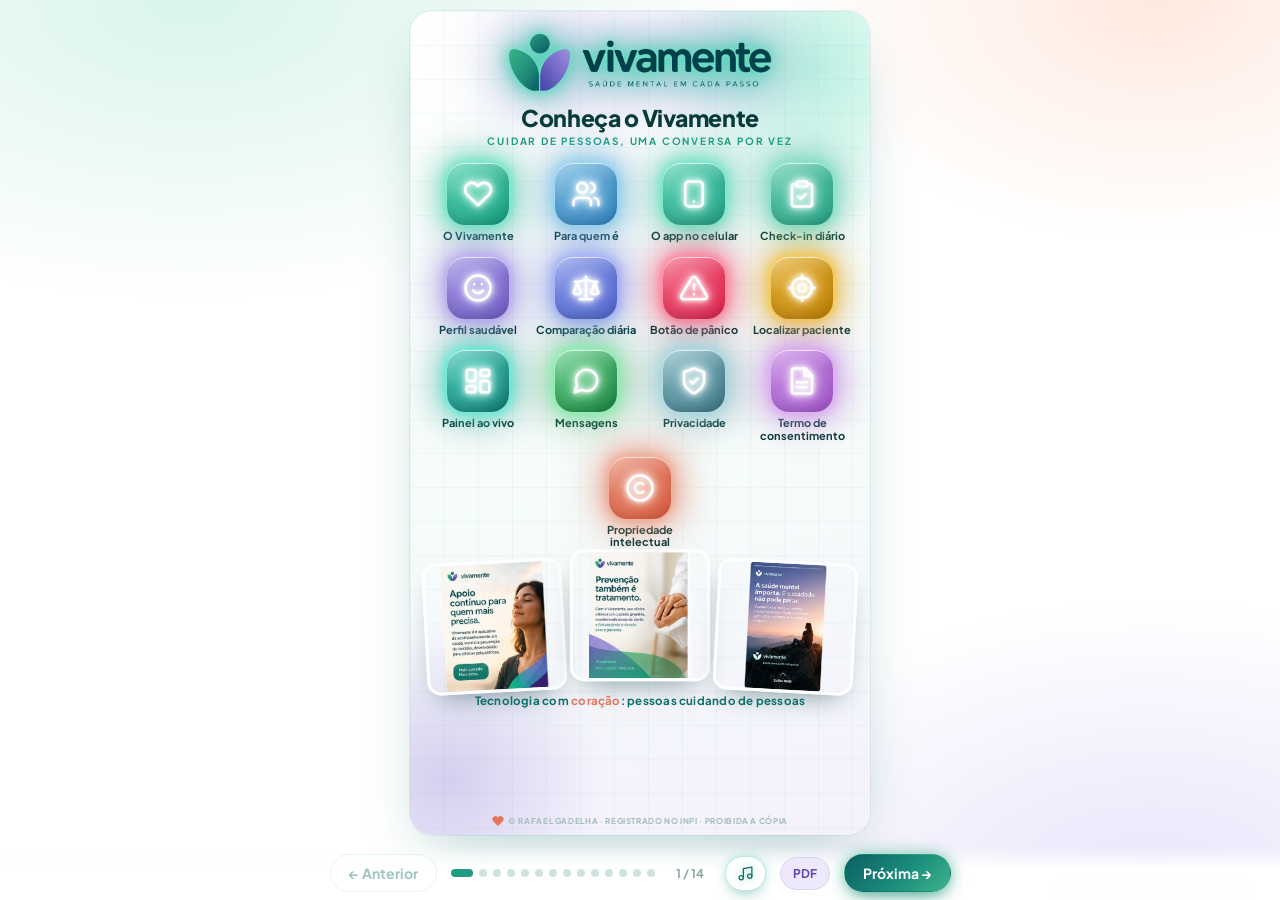
==== commit b1c9942d: "Forca atualizacao do cache (css/js com versao) Co-Authored-By: Claude Sonnet 5.5 <noreply@anthropic." ====
--- a/index.html
+++ b/index.html
@@ -11,7 +11,7 @@
 <link rel="preconnect" href="https://fonts.googleapis.com">
 <link rel="preconnect" href="https://fonts.gstatic.com" crossorigin>
 <link href="https://fonts.googleapis.com/css2?family=Inter:wght@400;500;600;700&family=Plus+Jakarta+Sans:wght@500;600;700;800&display=swap" rel="stylesheet">
-<link rel="stylesheet" href="css/style.css">
+<link rel="stylesheet" href="css/style.css?v=20261020b">
 </head>
 <body>
 
@@ -321,7 +321,7 @@
     <g id="i-download"><path d="M21 15v4a2 2 0 0 1-2 2H5a2 2 0 0 1-2-2v-4M7 10l5 5 5-5M12 15V3"/></g>
   </defs>
 </svg>
-<script src="js/app.js"></script>
+<script src="js/app.js?v=20261020b"></script>
 <script src="js/musica.js"></script>
 </body>
 </html>
--- a/css/style.css
+++ b/css/style.css
@@ -317,3 +317,71 @@
   .duo .photo{display:flex;justify-content:center;align-items:center;background:none}
   .duo .photo img{width:auto;max-width:100%;max-height:clamp(120px,23vh,250px);height:auto}
 }
+
+/* Neon suave + nitidez — logo Vivamente; respiro no topo (a página não cola na borda) */
+.logo-home,
+.logo-ph,
+.leaf {
+  image-rendering: -webkit-optimize-contrast;
+  filter: drop-shadow(0 0 2px rgba(74, 205, 176, 0.9))
+    drop-shadow(0 0 9px rgba(74, 205, 176, 0.65))
+    drop-shadow(0 0 20px rgba(123, 102, 201, 0.45));
+}
+@media screen{
+  body{padding-top:10px!important}
+}
+
+/* Acabamento premium (somente tela): ícones com neon, brilho vítreo e traço nítido */
+@media screen{
+  .tile-ico{
+    background:
+      linear-gradient(160deg,rgba(255,255,255,.38) 0%,rgba(255,255,255,0) 46%),
+      linear-gradient(145deg,color-mix(in srgb,var(--c1) 70%,var(--c2)),var(--c2));
+    box-shadow:
+      0 0 0 1px color-mix(in srgb,var(--c1) 70%,#fff),
+      0 0 14px 1px color-mix(in srgb,var(--c1) 70%,transparent),
+      0 0 30px 2px color-mix(in srgb,var(--c2) 38%,transparent),
+      0 12px 22px -10px color-mix(in srgb,var(--c2) 90%,transparent),
+      inset 0 1px 0 rgba(255,255,255,.65),
+      inset 0 -6px 12px -6px rgba(0,0,0,.18);
+  }
+  .tile-ico svg{
+    stroke-width:2;
+    filter:drop-shadow(0 0 3px rgba(255,255,255,.85)) drop-shadow(0 0 7px color-mix(in srgb,var(--c1) 80%,transparent));
+  }
+  .tile:hover .tile-ico{
+    box-shadow:
+      0 0 0 1px #fff,
+      0 0 20px 3px color-mix(in srgb,var(--c1) 85%,transparent),
+      0 0 40px 4px color-mix(in srgb,var(--c2) 50%,transparent),
+      inset 0 1px 0 rgba(255,255,255,.7);
+  }
+  .back svg,.gnav svg{filter:drop-shadow(0 0 4px rgba(74,205,176,.7))}
+  .back,.gnav button{box-shadow:0 0 12px -2px rgba(74,205,176,.55),0 8px 18px -10px rgba(15,111,106,.6)}
+  .gnav button#gnext{box-shadow:0 0 16px 0 rgba(63,180,143,.7),0 8px 18px -8px rgba(15,111,106,.7)}
+}
+
+/* 4 ícones por linha + neon mais forte */
+.grid{column-gap:0!important}
+.tile{width:25%!important;min-width:0}
+.tile-lb{font-size:clamp(9.5px,2.6vw,11px)}
+@media screen{
+  .logo-home,.logo-ph,.leaf{
+    filter:drop-shadow(0 0 2px rgba(110,235,205,1))
+      drop-shadow(0 0 8px rgba(74,205,176,.95))
+      drop-shadow(0 0 18px rgba(74,205,176,.75))
+      drop-shadow(0 0 32px rgba(123,102,201,.6));
+  }
+  .tile-ico{
+    box-shadow:
+      0 0 0 1px color-mix(in srgb,var(--c1) 85%,#fff),
+      0 0 10px 2px color-mix(in srgb,var(--c1) 90%,transparent),
+      0 0 24px 4px color-mix(in srgb,var(--c1) 70%,transparent),
+      0 0 44px 6px color-mix(in srgb,var(--c2) 48%,transparent),
+      inset 0 1px 0 rgba(255,255,255,.7),
+      inset 0 -6px 12px -6px rgba(0,0,0,.18);
+  }
+  .tile-ico svg{
+    filter:drop-shadow(0 0 2px #fff) drop-shadow(0 0 5px #fff) drop-shadow(0 0 10px color-mix(in srgb,var(--c1) 95%,transparent));
+  }
+}
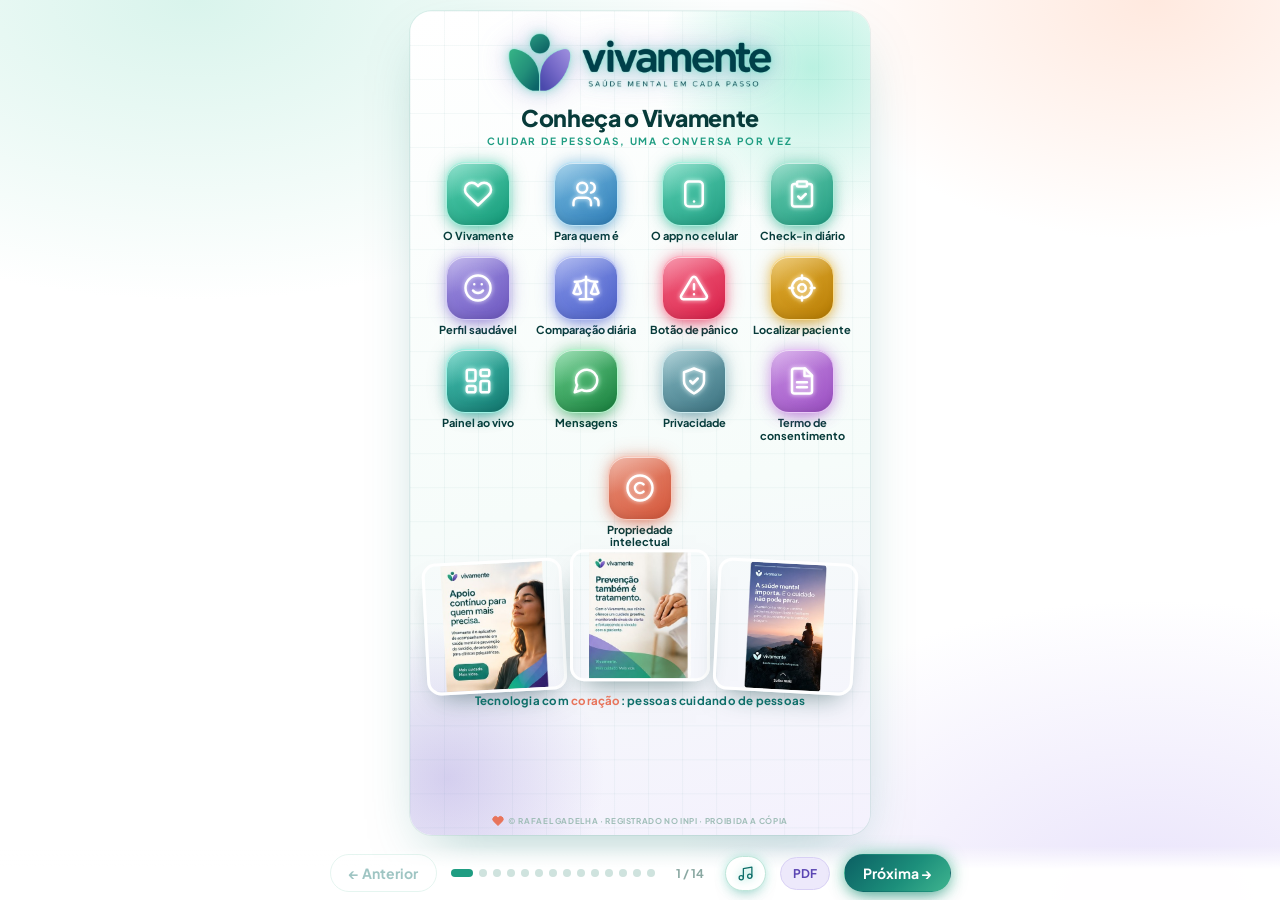
==== commit b8a14d44: "Neon da logo e icones mais suave Co-Authored-By: Claude Sonnet 5.5 <noreply@anthropic.com>" ====
--- a/index.html
+++ b/index.html
@@ -11,7 +11,7 @@
 <link rel="preconnect" href="https://fonts.googleapis.com">
 <link rel="preconnect" href="https://fonts.gstatic.com" crossorigin>
 <link href="https://fonts.googleapis.com/css2?family=Inter:wght@400;500;600;700&family=Plus+Jakarta+Sans:wght@500;600;700;800&display=swap" rel="stylesheet">
-<link rel="stylesheet" href="css/style.css?v=20261020b">
+<link rel="stylesheet" href="css/style.css?v=20261020c">
 </head>
 <body>
 
@@ -321,7 +321,7 @@
     <g id="i-download"><path d="M21 15v4a2 2 0 0 1-2 2H5a2 2 0 0 1-2-2v-4M7 10l5 5 5-5M12 15V3"/></g>
   </defs>
 </svg>
-<script src="js/app.js?v=20261020b"></script>
+<script src="js/app.js?v=20261020c"></script>
 <script src="js/musica.js"></script>
 </body>
 </html>
--- a/css/style.css
+++ b/css/style.css
@@ -361,27 +361,33 @@
   .gnav button#gnext{box-shadow:0 0 16px 0 rgba(63,180,143,.7),0 8px 18px -8px rgba(15,111,106,.7)}
 }
 
-/* 4 ícones por linha + neon mais forte */
+/* 4 ícones por linha + neon equilibrado */
 .grid{column-gap:0!important}
 .tile{width:25%!important;min-width:0}
 .tile-lb{font-size:clamp(9.5px,2.6vw,11px)}
 @media screen{
   .logo-home,.logo-ph,.leaf{
-    filter:drop-shadow(0 0 2px rgba(110,235,205,1))
-      drop-shadow(0 0 8px rgba(74,205,176,.95))
-      drop-shadow(0 0 18px rgba(74,205,176,.75))
-      drop-shadow(0 0 32px rgba(123,102,201,.6));
+    filter:drop-shadow(0 0 1px rgba(110,235,205,.7))
+      drop-shadow(0 0 6px rgba(74,205,176,.55))
+      drop-shadow(0 0 14px rgba(123,102,201,.32));
   }
   .tile-ico{
     box-shadow:
-      0 0 0 1px color-mix(in srgb,var(--c1) 85%,#fff),
-      0 0 10px 2px color-mix(in srgb,var(--c1) 90%,transparent),
-      0 0 24px 4px color-mix(in srgb,var(--c1) 70%,transparent),
-      0 0 44px 6px color-mix(in srgb,var(--c2) 48%,transparent),
-      inset 0 1px 0 rgba(255,255,255,.7),
-      inset 0 -6px 12px -6px rgba(0,0,0,.18);
+      0 0 0 1px color-mix(in srgb,var(--c1) 60%,#fff),
+      0 0 8px 1px color-mix(in srgb,var(--c1) 50%,transparent),
+      0 0 18px 2px color-mix(in srgb,var(--c2) 28%,transparent),
+      0 10px 18px -10px color-mix(in srgb,var(--c2) 80%,transparent),
+      inset 0 1px 0 rgba(255,255,255,.6),
+      inset 0 -6px 12px -6px rgba(0,0,0,.16);
   }
   .tile-ico svg{
-    filter:drop-shadow(0 0 2px #fff) drop-shadow(0 0 5px #fff) drop-shadow(0 0 10px color-mix(in srgb,var(--c1) 95%,transparent));
-  }
-}
+    filter:drop-shadow(0 0 2px rgba(255,255,255,.8)) drop-shadow(0 0 4px color-mix(in srgb,var(--c1) 60%,transparent));
+  }
+  .tile:hover .tile-ico{
+    box-shadow:
+      0 0 0 1px #fff,
+      0 0 12px 2px color-mix(in srgb,var(--c1) 65%,transparent),
+      0 0 24px 3px color-mix(in srgb,var(--c2) 35%,transparent),
+      inset 0 1px 0 rgba(255,255,255,.7);
+  }
+}
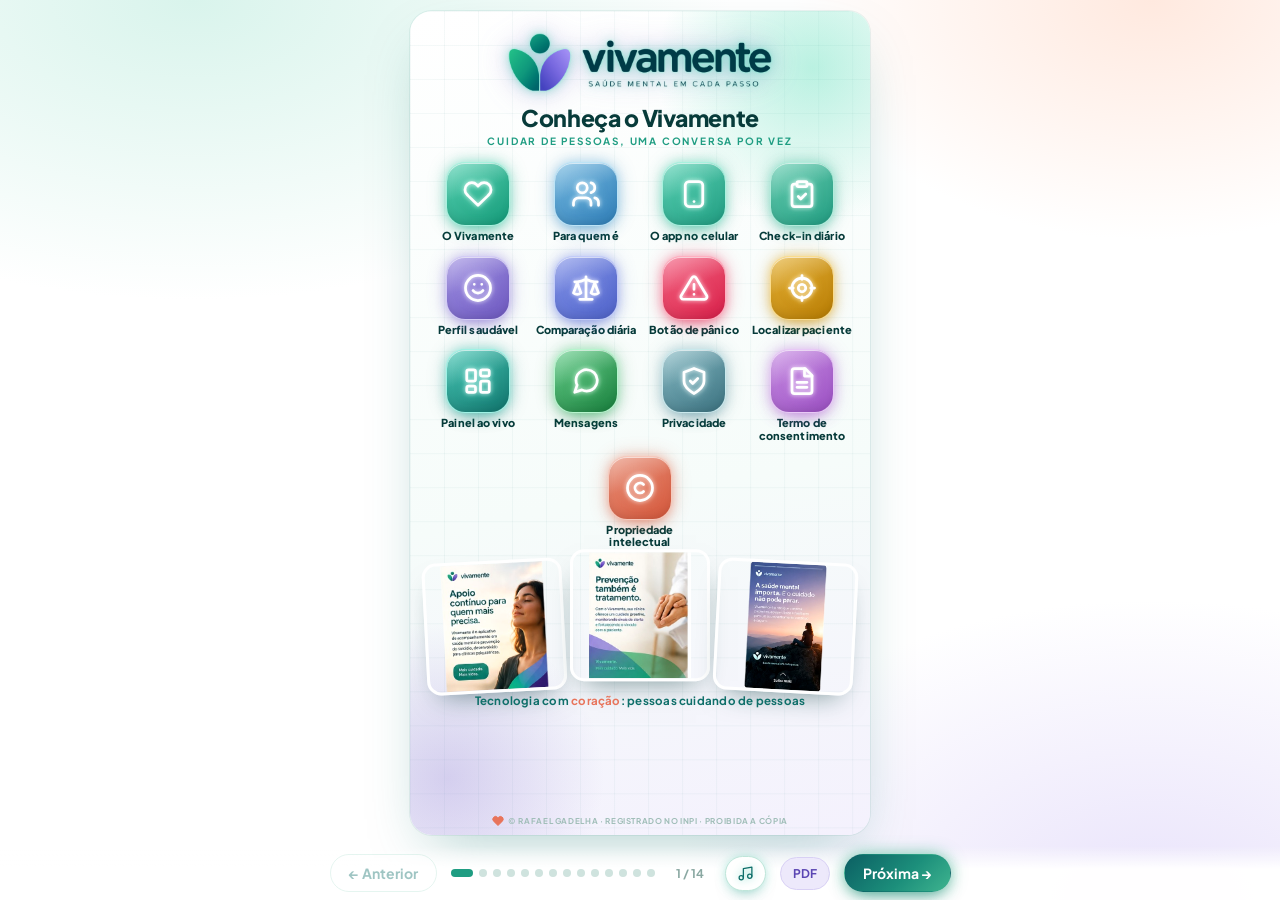
==== commit f44dbc5c: "Mais nitidez na logo, fotos, icones e textos do cartao Co-Authored-By: Claude Sonnet 5.5 <noreply@an" ====
--- a/index.html
+++ b/index.html
@@ -11,7 +11,7 @@
 <link rel="preconnect" href="https://fonts.googleapis.com">
 <link rel="preconnect" href="https://fonts.gstatic.com" crossorigin>
 <link href="https://fonts.googleapis.com/css2?family=Inter:wght@400;500;600;700&family=Plus+Jakarta+Sans:wght@500;600;700;800&display=swap" rel="stylesheet">
-<link rel="stylesheet" href="css/style.css?v=20261020c">
+<link rel="stylesheet" href="css/style.css?v=20261020d">
 </head>
 <body>
 
@@ -321,7 +321,7 @@
     <g id="i-download"><path d="M21 15v4a2 2 0 0 1-2 2H5a2 2 0 0 1-2-2v-4M7 10l5 5 5-5M12 15V3"/></g>
   </defs>
 </svg>
-<script src="js/app.js?v=20261020c"></script>
+<script src="js/app.js?v=20261020d"></script>
 <script src="js/musica.js"></script>
 </body>
 </html>
--- a/css/style.css
+++ b/css/style.css
@@ -391,3 +391,19 @@
       inset 0 1px 0 rgba(255,255,255,.7);
   }
 }
+
+/* Nitidez (somente tela): logo e fotos mais definidas, traço dos ícones e textos mais firmes */
+@media screen{
+  body{-webkit-font-smoothing:antialiased;-moz-osx-font-smoothing:grayscale;text-rendering:optimizeLegibility}
+  .logo-home,.logo-ph,.leaf{
+    image-rendering:-webkit-optimize-contrast;
+    filter:contrast(1.12) saturate(1.1) brightness(1.02)
+      drop-shadow(0 0 1px rgba(110,235,205,.7))
+      drop-shadow(0 0 6px rgba(74,205,176,.55))
+      drop-shadow(0 0 14px rgba(123,102,201,.32));
+  }
+  .photo img,.cut img,.shot img,.scr img,.phone img{image-rendering:-webkit-optimize-contrast;filter:contrast(1.05) saturate(1.05)}
+  .tile-ico svg{stroke-width:2.2;shape-rendering:geometricPrecision}
+  .tile-lb{font-weight:800;letter-spacing:.01em}
+}
+
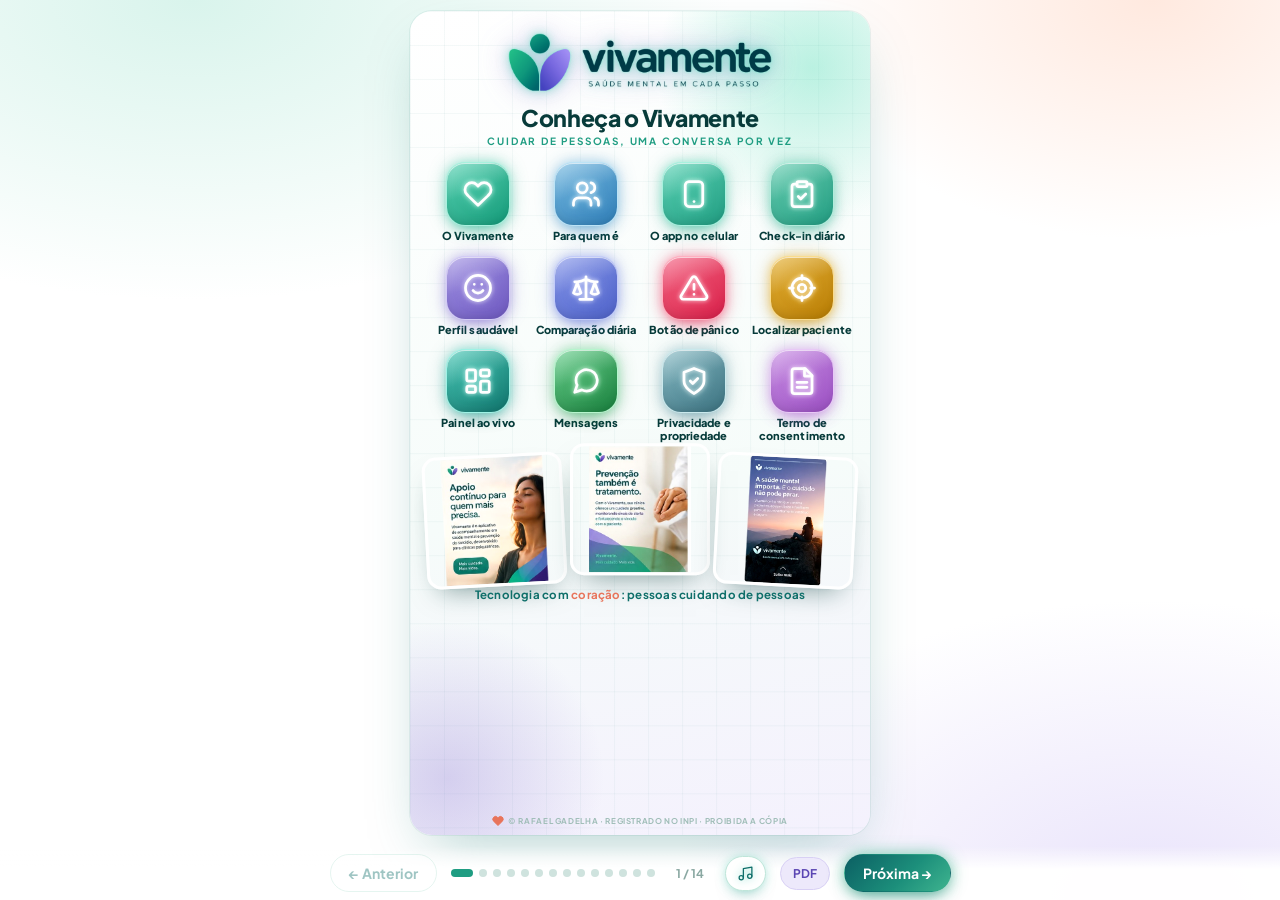
==== commit 17da2822: "Junta icones Privacidade e Propriedade intelectual em um so Co-Authored-By: Claude Sonnet 5.5 <norep" ====
--- a/index.html
+++ b/index.html
@@ -11,7 +11,7 @@
 <link rel="preconnect" href="https://fonts.googleapis.com">
 <link rel="preconnect" href="https://fonts.gstatic.com" crossorigin>
 <link href="https://fonts.googleapis.com/css2?family=Inter:wght@400;500;600;700&family=Plus+Jakarta+Sans:wght@500;600;700;800&display=swap" rel="stylesheet">
-<link rel="stylesheet" href="css/style.css?v=20261020d">
+<link rel="stylesheet" href="css/style.css?v=20261020e">
 </head>
 <body>
 
@@ -33,9 +33,8 @@
     <a class="tile" href="#localizar"><span class="tile-ico" style="--c1:#f6c443;--c2:#b87d00"><svg viewBox="0 0 24 24"><use href="#i-target"/></svg></span><span class="tile-lb">Localizar paciente</span></a>
     <a class="tile" href="#painel"><span class="tile-ico" style="--c1:#5eead4;--c2:#0f766e"><svg viewBox="0 0 24 24"><use href="#i-dash"/></svg></span><span class="tile-lb">Painel ao vivo</span></a>
     <a class="tile" href="#mensagens"><span class="tile-ico" style="--c1:#86efac;--c2:#15803d"><svg viewBox="0 0 24 24"><use href="#i-chat"/></svg></span><span class="tile-lb">Mensagens</span></a>
-    <a class="tile" href="#privacidade"><span class="tile-ico" style="--c1:#a5d8e0;--c2:#3b7280"><svg viewBox="0 0 24 24"><use href="#i-shield"/></svg></span><span class="tile-lb">Privacidade</span></a>
+    <a class="tile" href="#privacidade"><span class="tile-ico" style="--c1:#a5d8e0;--c2:#3b7280"><svg viewBox="0 0 24 24"><use href="#i-shield"/></svg></span><span class="tile-lb">Privacidade e propriedade</span></a>
       <a class="tile" href="#termo"><span class="tile-ico" style="--c1:#d9a5f0;--c2:#9b4fc2"><svg viewBox="0 0 24 24"><use href="#i-doc"/></svg></span><span class="tile-lb">Termo de consentimento</span></a>
-    <a class="tile" href="#propriedade"><span class="tile-ico" style="--c1:#f0a58f;--c2:#d4573b"><svg viewBox="0 0 24 24"><use href="#i-copyright"/></svg></span><span class="tile-lb">Propriedade intelectual</span></a>
   </div>
   <div class="mural" aria-label="Pessoas cuidando de pessoas">
     <figure class="photo"><img src="assets/img/humano-apoio.jpg" alt="Apoio contínuo para quem mais precisa"></figure>
@@ -321,7 +320,7 @@
     <g id="i-download"><path d="M21 15v4a2 2 0 0 1-2 2H5a2 2 0 0 1-2-2v-4M7 10l5 5 5-5M12 15V3"/></g>
   </defs>
 </svg>
-<script src="js/app.js?v=20261020d"></script>
+<script src="js/app.js?v=20261020e"></script>
 <script src="js/musica.js"></script>
 </body>
 </html>
